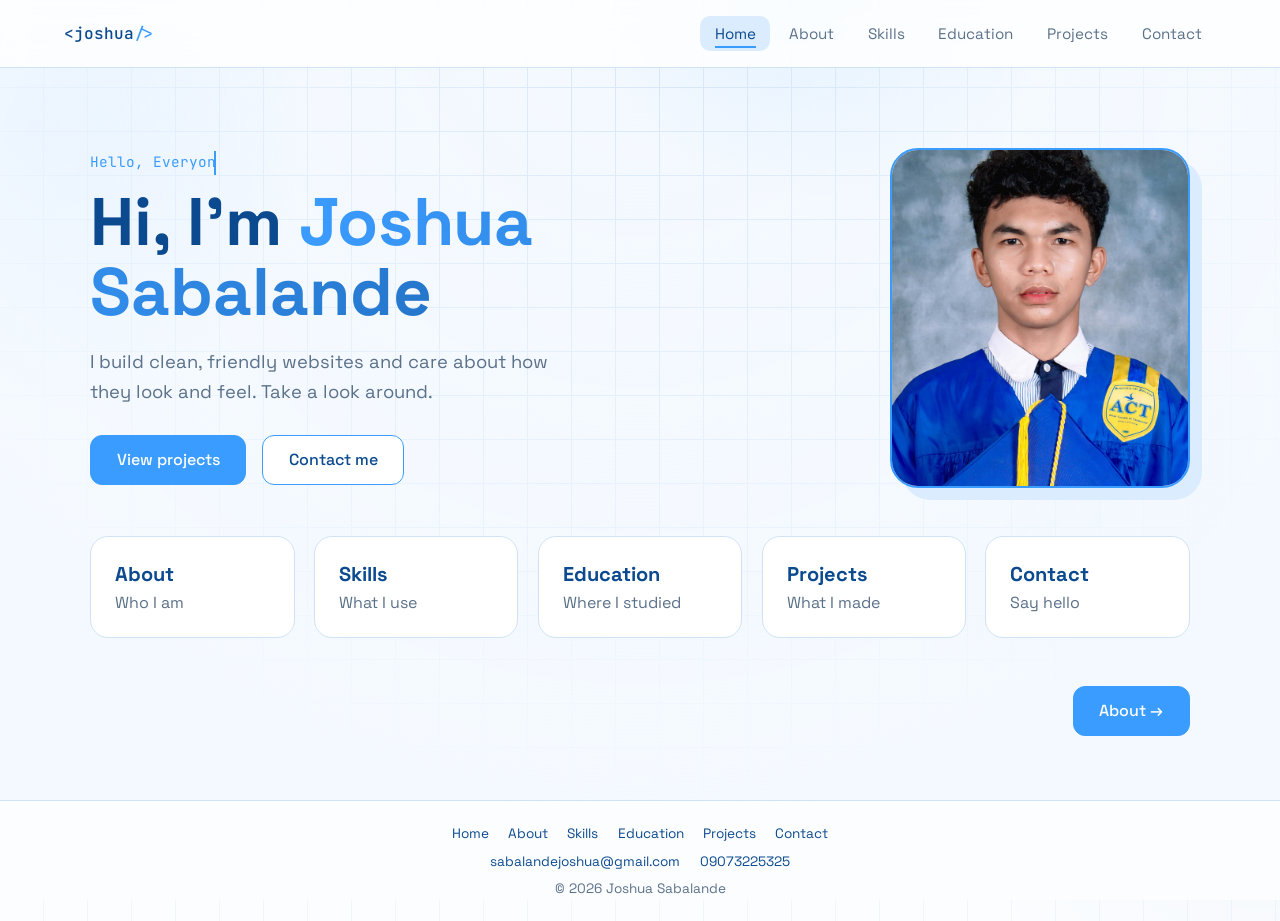
==== index.html @ 1384c8ab "Update greeting text in hero section" ====
<!DOCTYPE html>
<html lang="en"><head><meta charset="UTF-8"><meta name="viewport" content="width=device-width, initial-scale=1.0">
<title>Home | Joshua Sabalande</title>
<link rel="preconnect" href="https://fonts.googleapis.com"><link rel="preconnect" href="https://fonts.gstatic.com" crossorigin>
<link href="https://fonts.googleapis.com/css2?family=Space+Grotesk:wght@400;500;700&family=JetBrains+Mono:wght@400;500&display=swap" rel="stylesheet">
<link rel="stylesheet" href="style.css"></head>
<body><header class="top"><a class="brand" href="index.html">&lt;joshua<span>/&gt;</span></a><button class="menu-btn" aria-label="Open menu" aria-expanded="false" aria-controls="site-nav"><span></span><span></span><span></span></button><nav id="site-nav"><a href="index.html" class="active">Home</a><a href="about.html" class="">About</a><a href="skills.html" class="">Skills</a><a href="education.html" class="">Education</a><a href="projects.html" class="">Projects</a><a href="contact.html" class="">Contact</a></nav></header>
<main class="page"><section class="hero"><div class="hero-text"><p class="code">Hello, Everyone</p>
<h1>Hi, I'm <span class="grad">Joshua Sabalande</span></h1>
<p class="lead">I build clean, friendly websites and care about how they look and feel. Take a look around.</p>
<div class="btns"><a class="btn primary" href="projects.html">View projects</a><a class="btn" href="contact.html">Contact me</a></div></div>
<div class="photo"><img src="profile.jpg" alt="Joshua Sabalande in graduation attire" onerror="this.style.display='none'"></div></section>
<section class="tiles"><a class="tile" href="about.html"><b>About</b><i>Who I am</i></a><a class="tile" href="skills.html"><b>Skills</b><i>What I use</i></a><a class="tile" href="education.html"><b>Education</b><i>Where I studied</i></a><a class="tile" href="projects.html"><b>Projects</b><i>What I made</i></a><a class="tile" href="contact.html"><b>Contact</b><i>Say hello</i></a></section><div class="pager"><span></span><a class="btn primary" href="about.html">About →</a></div></main>
<footer><div class="flinks"><a href="index.html">Home</a><a href="about.html">About</a><a href="skills.html">Skills</a><a href="education.html">Education</a><a href="projects.html">Projects</a><a href="contact.html">Contact</a></div><div class="flinks"><a href="mailto:sabalandejoshua@gmail.com">sabalandejoshua@gmail.com</a><a href="tel:09073225325">09073225325</a></div><p>© 2026 Joshua Sabalande</p></footer><script src="script.js"></script></body></html>
---- style.css ----
:root{--bg:#f4f9ff;--blue:#3b9cff;--deep:#0b4a8f;--soft:#dcecff;--ink:#12263f;--mut:#5b7189;--card:#fff;--line:#cfe2f7}
*{margin:0;padding:0;box-sizing:border-box}
html{scroll-behavior:smooth}
body{font-family:'Space Grotesk',sans-serif;color:var(--ink);background:var(--bg);background-image:linear-gradient(var(--line) 1px,transparent 1px),linear-gradient(90deg,var(--line) 1px,transparent 1px);background-size:44px 44px;background-position:-1px -1px;min-height:100vh;display:flex;flex-direction:column}
body::before{content:"";position:fixed;inset:0;background:radial-gradient(circle at 50% 0,rgba(244,249,255,.2),var(--bg) 75%);pointer-events:none;z-index:-1}
.code,small.code,.facts span,.row span{font-family:'JetBrains Mono',monospace}
.top{position:sticky;top:0;z-index:10;display:flex;justify-content:space-between;align-items:center;padding:1rem 5%;background:rgba(255,255,255,.8);backdrop-filter:blur(12px);border-bottom:1px solid var(--line)}
.brand{font-family:'JetBrains Mono',monospace;font-weight:500;color:var(--deep);text-decoration:none;transition:.3s}
.brand span{color:var(--blue)}.brand:hover{letter-spacing:.06em}
nav{display:flex;gap:.3rem;flex-wrap:wrap}
nav a{position:relative;color:var(--mut);text-decoration:none;padding:.5rem .9rem;border-radius:10px;font-size:.95rem;transition:.25s}
nav a::after{content:"";position:absolute;left:.9rem;right:.9rem;bottom:.2rem;height:2px;background:var(--blue);transform:scaleX(0);transform-origin:left;transition:transform .3s}
nav a:hover,nav a.active{color:var(--deep);background:var(--soft)}
nav a:hover::after,nav a.active::after{transform:scaleX(1)}
.page{flex:1;width:min(1100px,90%);margin:0 auto;padding:3rem 0 4rem;animation:in .6s ease both}
@keyframes in{from{opacity:0;transform:translateY(14px)}to{opacity:1;transform:none}}
.head{margin-bottom:2rem}.head h1{font-size:clamp(2.2rem,5vw,3.4rem);color:var(--deep)}
.code{color:var(--blue);font-size:.9rem;margin-bottom:.4rem}
.hero{display:flex;align-items:center;justify-content:space-between;gap:3rem;padding:2rem 0 3rem;flex-wrap:wrap}
.hero-text{flex:1 1 380px}.hero h1{font-size:clamp(2.4rem,6vw,4.2rem);line-height:1.05;color:var(--deep)}
.grad{background:linear-gradient(90deg,var(--blue),var(--deep));-webkit-background-clip:text;background-clip:text;color:transparent}
.lead{color:var(--mut);font-size:1.15rem;line-height:1.6;max-width:480px;margin:1.2rem 0 1.8rem}
.btns{display:flex;gap:1rem;flex-wrap:wrap}
.btn{display:inline-block;padding:.85rem 1.6rem;border-radius:12px;border:1.5px solid var(--blue);color:var(--deep);text-decoration:none;font:500 1rem 'Space Grotesk',sans-serif;background:#fff;cursor:pointer;transition:.3s}
.btn:hover{transform:translateY(-3px);box-shadow:0 10px 24px rgba(59,156,255,.3)}
.btn.primary{background:var(--blue);color:#fff}.btn.primary:hover{background:var(--deep);border-color:var(--deep)}
.photo{position:relative;width:300px;height:340px;border-radius:28px;background:linear-gradient(135deg,var(--soft),#fff);border:2px solid var(--blue);display:grid;place-items:center;overflow:hidden;box-shadow:12px 12px 0 var(--soft);transition:.4s}
.photo:hover{transform:rotate(-2deg) scale(1.03);box-shadow:16px 16px 0 var(--blue)}
.photo img{position:absolute;inset:0;width:100%;height:100%;object-fit:cover;z-index:1}
.photo span{font:700 4rem 'Space Grotesk',sans-serif;color:var(--blue)}
.tiles,.grid{display:grid;grid-template-columns:repeat(auto-fit,minmax(220px,1fr));gap:1.2rem}
.tile,.card{background:var(--card);border:1px solid var(--line);border-radius:18px;padding:1.5rem;transition:.35s;position:relative;overflow:hidden}
.tile{text-decoration:none;color:var(--ink);display:flex;flex-direction:column;gap:.3rem}
.tile b{font-size:1.25rem;color:var(--deep)}.tile i{font-style:normal;color:var(--mut)}
.tile:hover,.card:hover{transform:translateY(-6px);border-color:var(--blue);box-shadow:0 16px 34px rgba(59,156,255,.22)}
.tile::before,.card::before{content:"";position:absolute;left:0;top:0;height:3px;width:0;background:linear-gradient(90deg,var(--blue),var(--deep));transition:width .4s}
.tile:hover::before,.card:hover::before{width:100%}
.card h3{color:var(--deep);margin-bottom:.7rem}.card p{color:var(--mut);line-height:1.65;margin-bottom:.8rem}
.split{display:grid;grid-template-columns:repeat(auto-fit,minmax(300px,1fr));gap:1.4rem}
.facts{list-style:none}.facts li{display:flex;justify-content:space-between;gap:1rem;padding:.7rem 0;border-bottom:1px dashed var(--line);transition:.25s}
.facts li:hover{padding-left:.6rem;color:var(--blue)}.facts span{color:var(--mut);font-size:.85rem}
.bar{height:10px;border-radius:99px;background:var(--soft);margin:.4rem 0 .6rem;overflow:hidden}
.bar div{height:100%;width:var(--w);background:linear-gradient(90deg,var(--blue),var(--deep));border-radius:99px;transform-origin:left;animation:fill 1.2s cubic-bezier(.2,.8,.2,1) both}
@keyframes fill{from{transform:scaleX(0)}}
.skill:hover .bar div{filter:brightness(1.15)}
.chips{display:flex;flex-wrap:wrap;gap:.7rem;margin-top:2rem}
.chips span{padding:.5rem 1.1rem;border-radius:99px;background:#fff;border:1px solid var(--line);color:var(--deep);transition:.25s;cursor:default}
.chips span:hover{background:var(--blue);color:#fff;transform:translateY(-3px) scale(1.06)}
.timeline{display:grid;gap:1.2rem;border-left:2px dashed var(--blue);padding-left:1.6rem}
.timeline .card::after{content:"";position:absolute;left:-2.15rem;top:1.8rem;width:14px;height:14px;border-radius:50%;background:#fff;border:3px solid var(--blue);transition:.3s}
.timeline .card:hover::after{background:var(--blue);transform:scale(1.4)}
.timeline .card{overflow:visible}
.thumb{height:140px;border-radius:12px;margin-bottom:1rem;background:linear-gradient(135deg,var(--soft),var(--blue));background-size:200% 200%;transition:.5s}
.proj:hover .thumb{background-position:100% 100%;transform:scale(1.03)}
label{display:block;color:var(--mut);font-size:.9rem;margin-bottom:.9rem}
input,textarea{display:block;width:100%;margin-top:.3rem;padding:.75rem .9rem;border:1.5px solid var(--line);border-radius:10px;font:1rem 'Space Grotesk',sans-serif;background:var(--bg);transition:.25s}
input:hover,textarea:hover{border-color:var(--blue)}
input:focus,textarea:focus{outline:none;border-color:var(--blue);box-shadow:0 0 0 4px rgba(59,156,255,.2);background:#fff}
.row{display:flex;flex-direction:column;padding:.9rem 1rem;margin-top:.7rem;border-radius:12px;background:var(--bg);color:var(--ink);text-decoration:none;transition:.3s}
.row span{font-size:.8rem;color:var(--blue)}.row:hover{background:var(--blue);color:#fff;transform:translateX(6px)}.row:hover span{color:#fff}
footer{text-align:center;color:var(--mut);font-size:.85rem;padding:1.5rem;border-top:1px solid var(--line);background:rgba(255,255,255,.7)}
@media(prefers-reduced-motion:reduce){*{animation:none!important;transition:none!important}}

html{-webkit-text-size-adjust:100%}
body{overflow-x:hidden}
img{max-width:100%}
.menu-btn{display:none;width:44px;height:44px;border:1.5px solid var(--line);border-radius:12px;background:#fff;cursor:pointer;flex-direction:column;justify-content:center;align-items:center;gap:5px;transition:.25s}
.menu-btn:hover{border-color:var(--blue);background:var(--soft)}
.menu-btn span{width:20px;height:2px;background:var(--deep);border-radius:2px;transition:.3s}
.menu-btn.open span:nth-child(1){transform:translateY(7px) rotate(45deg)}
.menu-btn.open span:nth-child(2){opacity:0}
.menu-btn.open span:nth-child(3){transform:translateY(-7px) rotate(-45deg)}
.pager{display:flex;justify-content:space-between;align-items:center;gap:1rem;margin-top:3rem;flex-wrap:wrap}
footer{display:flex;flex-direction:column;gap:.6rem;align-items:center}
.flinks{display:flex;flex-wrap:wrap;justify-content:center;gap:.4rem 1.2rem}
.flinks a{color:var(--deep);text-decoration:none;transition:.25s;border-bottom:1px solid transparent}
.flinks a:hover{color:var(--blue);border-color:var(--blue)}
.card p,.lead,.row{overflow-wrap:anywhere}
.tiles{grid-template-columns:repeat(auto-fit,minmax(min(100%,200px),1fr))}
.grid{grid-template-columns:repeat(auto-fit,minmax(min(100%,240px),1fr))}
.split{grid-template-columns:repeat(auto-fit,minmax(min(100%,300px),1fr))}
.hero-text{flex:1 1 320px}
@media(max-width:900px){
  .hero{justify-content:center;text-align:center;gap:2rem}
  .hero-text{flex-basis:100%}.lead{margin-left:auto;margin-right:auto}.btns{justify-content:center}
  .page{padding:2rem 0 3rem}
}
@media(max-width:800px){
  .top{flex-wrap:wrap;padding:.8rem 5%}
  .menu-btn{display:flex}
  nav{display:none;flex-direction:column;width:100%;order:3;margin-top:.7rem;padding:.5rem;background:#fff;border:1px solid var(--line);border-radius:16px;box-shadow:0 14px 30px rgba(59,156,255,.18)}
  nav.open{display:flex;animation:in .3s ease both}
  nav a{padding:.85rem 1rem}
  nav a::after{left:1rem;right:auto;width:24px}
}
@media(max-width:560px){
  .photo{width:min(100%,260px);height:300px}
  .card,.tile{padding:1.2rem}
  .btns .btn,.pager .btn{flex:1 1 auto;text-align:center}
  .timeline{padding-left:1.2rem}.timeline .card::after{left:-1.75rem}
  .facts li{flex-direction:column;gap:.1rem}
  .row:hover{transform:none}
}
@media(hover:none){
  .tile:hover,.card:hover,.btn:hover,.photo:hover,.chips span:hover{transform:none}
}

/* ===================== ANIMATION LAYER ===================== */
:root{--ease:cubic-bezier(.2,.8,.2,1)}

/* drifting glow blobs behind everything */
body::after{content:"";position:fixed;inset:-20%;z-index:-2;pointer-events:none;
  background:
    radial-gradient(420px 420px at 15% 25%,rgba(59,156,255,.22),transparent 70%),
    radial-gradient(520px 520px at 85% 70%,rgba(11,74,143,.14),transparent 70%),
    radial-gradient(360px 360px at 60% 10%,rgba(160,210,255,.35),transparent 70%);
  animation:drift 22s ease-in-out infinite alternate}
@keyframes drift{
  0%{transform:translate(0,0) scale(1)}
  50%{transform:translate(4%,-3%) scale(1.08)}
  100%{transform:translate(-4%,4%) scale(1)}}

/* slowly scrolling grid */
body{animation:gridmove 30s linear infinite}
@keyframes gridmove{to{background-position:43px 43px,43px 43px}}

/* header slides down on load */
.top{animation:dropIn .7s var(--ease) backwards}
@keyframes dropIn{from{opacity:0;transform:translateY(-100%)}}

/* logo cursor blink */
.brand span{display:inline-block;animation:blink 1.1s steps(2,start) infinite}
@keyframes blink{50%{opacity:.15}}

/* staggered entrances (backwards fill so hover transforms still work) */
.hero-text>*,.head>*,.tiles>*,.grid>*,.split>*,.timeline>*,.chips span,.pager>*{animation:rise .8s var(--ease) backwards}
@keyframes rise{from{opacity:0;transform:translateY(34px) scale(.97)}}
.hero-text>:nth-child(1),.head>:nth-child(1){animation-delay:.15s}
.hero-text>:nth-child(2),.head>:nth-child(2){animation-delay:.3s}
.hero-text>:nth-child(3){animation-delay:.45s}
.hero-text>:nth-child(4){animation-delay:.6s}
.tiles>:nth-child(1),.grid>:nth-child(1),.split>:nth-child(1),.timeline>:nth-child(1){animation-delay:.35s}
.tiles>:nth-child(2),.grid>:nth-child(2),.split>:nth-child(2),.timeline>:nth-child(2){animation-delay:.5s}
.tiles>:nth-child(3),.grid>:nth-child(3),.timeline>:nth-child(3){animation-delay:.65s}
.tiles>:nth-child(4),.grid>:nth-child(4){animation-delay:.8s}
.tiles>:nth-child(5),.grid>:nth-child(5){animation-delay:.95s}
.grid>:nth-child(6){animation-delay:1.1s}
.chips span:nth-child(1){animation-delay:1.1s}.chips span:nth-child(2){animation-delay:1.2s}
.chips span:nth-child(3){animation-delay:1.3s}.chips span:nth-child(4){animation-delay:1.4s}
.chips span:nth-child(5){animation-delay:1.5s}
.pager>*{animation-delay:1s}

/* skill bars fill one after another */
.grid>:nth-child(1) .bar div{animation-delay:.6s}.grid>:nth-child(2) .bar div{animation-delay:.75s}
.grid>:nth-child(3) .bar div{animation-delay:.9s}.grid>:nth-child(4) .bar div{animation-delay:1.05s}
.grid>:nth-child(5) .bar div{animation-delay:1.2s}.grid>:nth-child(6) .bar div{animation-delay:1.35s}
.bar div{position:relative;overflow:hidden}
.bar div::after{content:"";position:absolute;inset:0;background:linear-gradient(100deg,transparent 30%,rgba(255,255,255,.7) 50%,transparent 70%);transform:translateX(-120%);animation:shine 2.8s ease-in-out 2s infinite}
@keyframes shine{to{transform:translateX(120%)}}

/* hero: typing line, flowing gradient name */
.hero .code{display:inline-block;overflow:hidden;white-space:nowrap;border-right:2px solid var(--blue);width:14ch;line-height:1.5;padding-bottom:.2em;
  animation:typing 1.6s steps(15) .3s backwards,caret .7s step-end infinite}
@keyframes typing{from{width:0}}
@keyframes caret{50%{border-color:transparent}}
.grad{background-size:220% 100%;animation:flow 6s ease-in-out infinite alternate}
@keyframes flow{from{background-position:0 0}to{background-position:100% 0}}

/* photo: floating, spinning ring, entrance */
.photo{animation:pop 1s var(--ease) .4s backwards,bob 6s ease-in-out 1.4s infinite}
@keyframes pop{from{opacity:0;transform:scale(.7) rotate(-8deg)}}
@keyframes bob{50%{translate:0 -14px}}
.photo::before{content:"";position:absolute;inset:-60%;z-index:0;opacity:.45;
  background:conic-gradient(from 0deg,transparent 0 55%,var(--blue) 75%,transparent 95%);animation:spin 7s linear infinite}
.photo::after{content:"";position:absolute;inset:6px;border-radius:22px;background:linear-gradient(135deg,var(--soft),#fff);z-index:0}
.photo span{position:relative;z-index:1}
@keyframes spin{to{transform:rotate(360deg)}}

/* button shine sweep + soft pulse on main call to action */
.btn{position:relative;overflow:hidden}
.btn.primary::after{content:"";position:absolute;top:0;bottom:0;width:40%;left:-60%;background:linear-gradient(100deg,transparent,rgba(255,255,255,.55),transparent);transform:skewX(-20deg);transition:left .6s}
.btn.primary:hover::after{left:130%}
.hero .btn.primary{animation:rise .8s var(--ease) .6s backwards,glow 2.6s ease-in-out 1.6s infinite}
@keyframes glow{50%{box-shadow:0 0 0 7px rgba(59,156,255,.14)}}

/* cards: icon-free life — tilt line, floating tile arrows */
.tile::after{content:"→";position:absolute;right:1.2rem;top:1.2rem;color:var(--blue);opacity:0;transform:translateX(-10px);transition:.35s var(--ease)}
.tile:hover::after{opacity:1;transform:none}
.card h3{transition:transform .3s var(--ease),color .3s}
.card:hover h3{transform:translateX(6px);color:var(--blue)}

/* timeline line draws itself, dots pulse */
.timeline{border-left-color:transparent;position:relative}
.timeline::before{content:"";position:absolute;left:-2px;top:0;width:2px;background:repeating-linear-gradient(var(--blue) 0 8px,transparent 8px 14px);animation:draw 1.4s ease-out .4s both}
@keyframes draw{from{height:0}to{height:100%}}
.timeline .card::after{animation:ping 2.4s ease-out infinite}
@keyframes ping{0%{box-shadow:0 0 0 0 rgba(59,156,255,.5)}80%,100%{box-shadow:0 0 0 12px rgba(59,156,255,0)}}

/* project thumbnails keep shifting */
.thumb{animation:thumbflow 6s ease-in-out infinite alternate}
@keyframes thumbflow{to{background-position:100% 100%}}

/* contact fields and rows */
.row{animation:rise .7s var(--ease) backwards}
.row:nth-of-type(1){animation-delay:.6s}.row:nth-of-type(2){animation-delay:.75s}
label{transition:color .25s,transform .25s}
label:focus-within{color:var(--blue);transform:translateX(4px)}

/* page link transitions: nav underline already slides, add footer rise */
footer{animation:in .8s ease 1s backwards}

/* fixes */
.hero .code{max-width:100%}
@media(max-width:560px){.photo{box-shadow:6px 6px 0 var(--soft)}.photo:hover{box-shadow:8px 8px 0 var(--blue)}}
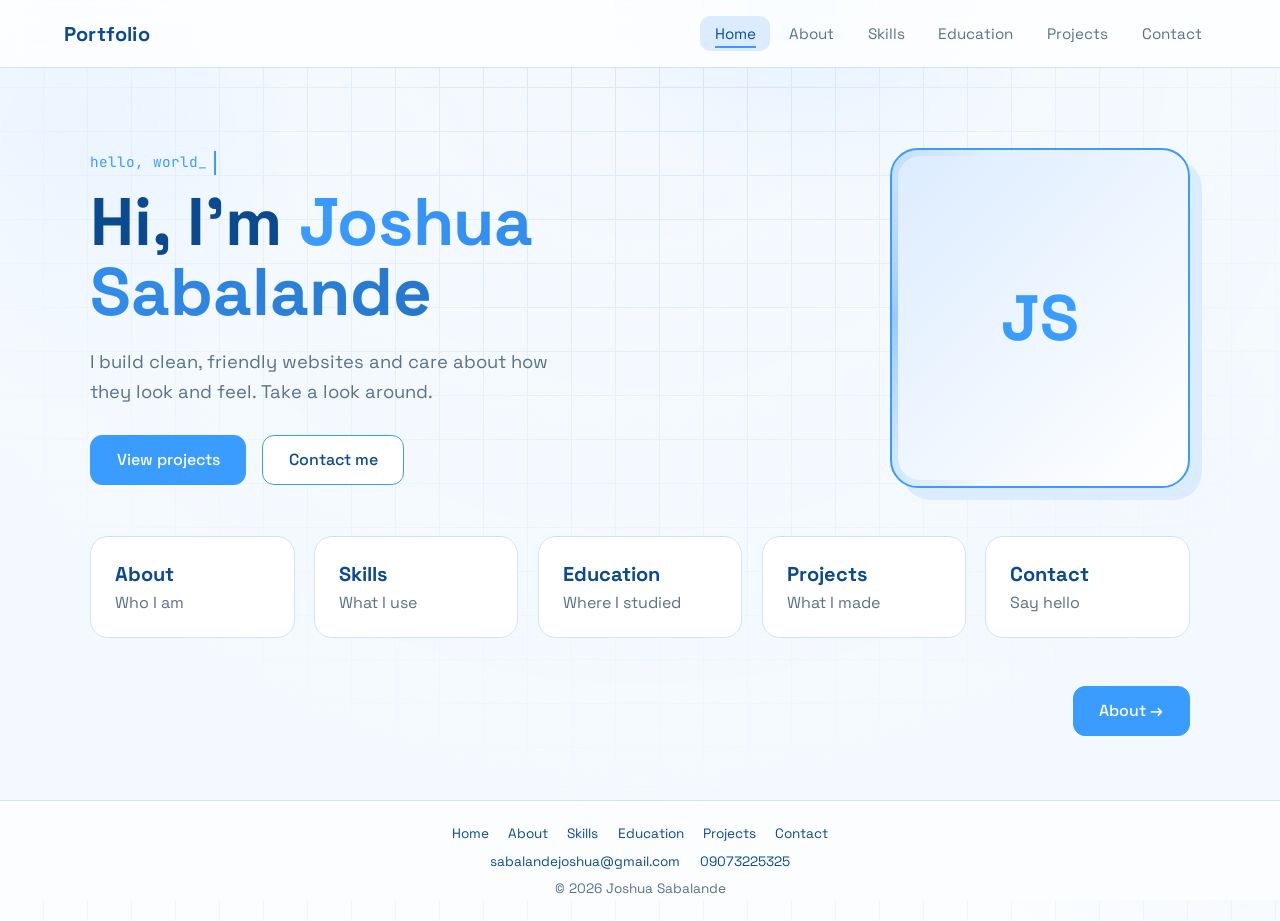
==== commit fc407c2e: "Add files via upload" ====
--- a/index.html
+++ b/index.html
@@ -1,14 +1,90 @@
 <!DOCTYPE html>
-<html lang="en"><head><meta charset="UTF-8"><meta name="viewport" content="width=device-width, initial-scale=1.0">
-<title>Home | Joshua Sabalande</title>
-<link rel="preconnect" href="https://fonts.googleapis.com"><link rel="preconnect" href="https://fonts.gstatic.com" crossorigin>
-<link href="https://fonts.googleapis.com/css2?family=Space+Grotesk:wght@400;500;700&family=JetBrains+Mono:wght@400;500&display=swap" rel="stylesheet">
-<link rel="stylesheet" href="style.css"></head>
-<body><header class="top"><a class="brand" href="index.html">&lt;joshua<span>/&gt;</span></a><button class="menu-btn" aria-label="Open menu" aria-expanded="false" aria-controls="site-nav"><span></span><span></span><span></span></button><nav id="site-nav"><a href="index.html" class="active">Home</a><a href="about.html" class="">About</a><a href="skills.html" class="">Skills</a><a href="education.html" class="">Education</a><a href="projects.html" class="">Projects</a><a href="contact.html" class="">Contact</a></nav></header>
-<main class="page"><section class="hero"><div class="hero-text"><p class="code">Hello, Everyone</p>
-<h1>Hi, I'm <span class="grad">Joshua Sabalande</span></h1>
-<p class="lead">I build clean, friendly websites and care about how they look and feel. Take a look around.</p>
-<div class="btns"><a class="btn primary" href="projects.html">View projects</a><a class="btn" href="contact.html">Contact me</a></div></div>
-<div class="photo"><img src="profile.jpg" alt="Joshua Sabalande in graduation attire" onerror="this.style.display='none'"></div></section>
-<section class="tiles"><a class="tile" href="about.html"><b>About</b><i>Who I am</i></a><a class="tile" href="skills.html"><b>Skills</b><i>What I use</i></a><a class="tile" href="education.html"><b>Education</b><i>Where I studied</i></a><a class="tile" href="projects.html"><b>Projects</b><i>What I made</i></a><a class="tile" href="contact.html"><b>Contact</b><i>Say hello</i></a></section><div class="pager"><span></span><a class="btn primary" href="about.html">About →</a></div></main>
-<footer><div class="flinks"><a href="index.html">Home</a><a href="about.html">About</a><a href="skills.html">Skills</a><a href="education.html">Education</a><a href="projects.html">Projects</a><a href="contact.html">Contact</a></div><div class="flinks"><a href="mailto:sabalandejoshua@gmail.com">sabalandejoshua@gmail.com</a><a href="tel:09073225325">09073225325</a></div><p>© 2026 Joshua Sabalande</p></footer><script src="script.js"></script></body></html>
+<html lang="en">
+  <head>
+    <meta charset="UTF-8">
+    <meta name="viewport" content="width=device-width, initial-scale=1.0">
+    <title>Home | Joshua Sabalande</title>
+    <link rel="preconnect" href="https://fonts.googleapis.com">
+    <link rel="preconnect" href="https://fonts.gstatic.com" crossorigin>
+    <link
+      href="https://fonts.googleapis.com/css2?family=Space+Grotesk:wght@400;500;700&amp;family=JetBrains+Mono:wght@400;500&amp;display=swap"
+      rel="stylesheet"
+    >
+    <link rel="stylesheet" href="style.css">
+  </head>
+
+  <body>
+    <header class="top">
+      <a class="brand" href="index.html">Portfolio</a>
+      <button class="menu-btn" aria-label="Open menu" aria-expanded="false" aria-controls="site-nav">
+        <span></span>
+        <span></span>
+        <span></span>
+      </button>
+      <nav id="site-nav">
+        <a href="index.html" class="active">Home</a>
+        <a href="about.html">About</a>
+        <a href="skills.html">Skills</a>
+        <a href="education.html">Education</a>
+        <a href="projects.html">Projects</a>
+        <a href="contact.html">Contact</a>
+      </nav>
+    </header>
+
+    <main class="page">
+      <section class="hero">
+        <div class="hero-text">
+          <p class="code">hello, world_</p>
+          <h1>Hi, I'm <span class="grad">Joshua Sabalande</span></h1>
+          <p class="lead">
+            I build clean, friendly websites and care about how they look and feel. Take a look
+            around.
+          </p>
+          <div class="btns">
+            <a class="btn primary" href="projects.html">View projects</a>
+            <a class="btn" href="contact.html">Contact me</a>
+          </div>
+        </div>
+        <div class="photo">
+          <img
+            src="images/graduation.jpg"
+            alt="Joshua Sabalande in graduation attire"
+            onerror="this.style.display='none'"
+          >
+          <span>JS</span>
+        </div>
+      </section>
+
+      <section class="tiles">
+        <a class="tile" href="about.html"><b>About</b><i>Who I am</i></a>
+        <a class="tile" href="skills.html"><b>Skills</b><i>What I use</i></a>
+        <a class="tile" href="education.html"><b>Education</b><i>Where I studied</i></a>
+        <a class="tile" href="projects.html"><b>Projects</b><i>What I made</i></a>
+        <a class="tile" href="contact.html"><b>Contact</b><i>Say hello</i></a>
+      </section>
+
+      <div class="pager">
+        <span></span>
+        <a class="btn primary" href="about.html">About →</a>
+      </div>
+    </main>
+
+    <footer>
+      <div class="flinks">
+        <a href="index.html">Home</a>
+        <a href="about.html">About</a>
+        <a href="skills.html">Skills</a>
+        <a href="education.html">Education</a>
+        <a href="projects.html">Projects</a>
+        <a href="contact.html">Contact</a>
+      </div>
+      <div class="flinks">
+        <a href="mailto:sabalandejoshua@gmail.com">sabalandejoshua@gmail.com</a>
+        <a href="tel:09073225325">09073225325</a>
+      </div>
+      <p>© 2026 Joshua Sabalande</p>
+    </footer>
+
+    <script src="script.js"></script>
+  </body>
+</html>
--- a/style.css
+++ b/style.css
@@ -1,214 +1,1203 @@
-:root{--bg:#f4f9ff;--blue:#3b9cff;--deep:#0b4a8f;--soft:#dcecff;--ink:#12263f;--mut:#5b7189;--card:#fff;--line:#cfe2f7}
-*{margin:0;padding:0;box-sizing:border-box}
-html{scroll-behavior:smooth}
-body{font-family:'Space Grotesk',sans-serif;color:var(--ink);background:var(--bg);background-image:linear-gradient(var(--line) 1px,transparent 1px),linear-gradient(90deg,var(--line) 1px,transparent 1px);background-size:44px 44px;background-position:-1px -1px;min-height:100vh;display:flex;flex-direction:column}
-body::before{content:"";position:fixed;inset:0;background:radial-gradient(circle at 50% 0,rgba(244,249,255,.2),var(--bg) 75%);pointer-events:none;z-index:-1}
-.code,small.code,.facts span,.row span{font-family:'JetBrains Mono',monospace}
-.top{position:sticky;top:0;z-index:10;display:flex;justify-content:space-between;align-items:center;padding:1rem 5%;background:rgba(255,255,255,.8);backdrop-filter:blur(12px);border-bottom:1px solid var(--line)}
-.brand{font-family:'JetBrains Mono',monospace;font-weight:500;color:var(--deep);text-decoration:none;transition:.3s}
-.brand span{color:var(--blue)}.brand:hover{letter-spacing:.06em}
-nav{display:flex;gap:.3rem;flex-wrap:wrap}
-nav a{position:relative;color:var(--mut);text-decoration:none;padding:.5rem .9rem;border-radius:10px;font-size:.95rem;transition:.25s}
-nav a::after{content:"";position:absolute;left:.9rem;right:.9rem;bottom:.2rem;height:2px;background:var(--blue);transform:scaleX(0);transform-origin:left;transition:transform .3s}
-nav a:hover,nav a.active{color:var(--deep);background:var(--soft)}
-nav a:hover::after,nav a.active::after{transform:scaleX(1)}
-.page{flex:1;width:min(1100px,90%);margin:0 auto;padding:3rem 0 4rem;animation:in .6s ease both}
-@keyframes in{from{opacity:0;transform:translateY(14px)}to{opacity:1;transform:none}}
-.head{margin-bottom:2rem}.head h1{font-size:clamp(2.2rem,5vw,3.4rem);color:var(--deep)}
-.code{color:var(--blue);font-size:.9rem;margin-bottom:.4rem}
-.hero{display:flex;align-items:center;justify-content:space-between;gap:3rem;padding:2rem 0 3rem;flex-wrap:wrap}
-.hero-text{flex:1 1 380px}.hero h1{font-size:clamp(2.4rem,6vw,4.2rem);line-height:1.05;color:var(--deep)}
-.grad{background:linear-gradient(90deg,var(--blue),var(--deep));-webkit-background-clip:text;background-clip:text;color:transparent}
-.lead{color:var(--mut);font-size:1.15rem;line-height:1.6;max-width:480px;margin:1.2rem 0 1.8rem}
-.btns{display:flex;gap:1rem;flex-wrap:wrap}
-.btn{display:inline-block;padding:.85rem 1.6rem;border-radius:12px;border:1.5px solid var(--blue);color:var(--deep);text-decoration:none;font:500 1rem 'Space Grotesk',sans-serif;background:#fff;cursor:pointer;transition:.3s}
-.btn:hover{transform:translateY(-3px);box-shadow:0 10px 24px rgba(59,156,255,.3)}
-.btn.primary{background:var(--blue);color:#fff}.btn.primary:hover{background:var(--deep);border-color:var(--deep)}
-.photo{position:relative;width:300px;height:340px;border-radius:28px;background:linear-gradient(135deg,var(--soft),#fff);border:2px solid var(--blue);display:grid;place-items:center;overflow:hidden;box-shadow:12px 12px 0 var(--soft);transition:.4s}
-.photo:hover{transform:rotate(-2deg) scale(1.03);box-shadow:16px 16px 0 var(--blue)}
-.photo img{position:absolute;inset:0;width:100%;height:100%;object-fit:cover;z-index:1}
-.photo span{font:700 4rem 'Space Grotesk',sans-serif;color:var(--blue)}
-.tiles,.grid{display:grid;grid-template-columns:repeat(auto-fit,minmax(220px,1fr));gap:1.2rem}
-.tile,.card{background:var(--card);border:1px solid var(--line);border-radius:18px;padding:1.5rem;transition:.35s;position:relative;overflow:hidden}
-.tile{text-decoration:none;color:var(--ink);display:flex;flex-direction:column;gap:.3rem}
-.tile b{font-size:1.25rem;color:var(--deep)}.tile i{font-style:normal;color:var(--mut)}
-.tile:hover,.card:hover{transform:translateY(-6px);border-color:var(--blue);box-shadow:0 16px 34px rgba(59,156,255,.22)}
-.tile::before,.card::before{content:"";position:absolute;left:0;top:0;height:3px;width:0;background:linear-gradient(90deg,var(--blue),var(--deep));transition:width .4s}
-.tile:hover::before,.card:hover::before{width:100%}
-.card h3{color:var(--deep);margin-bottom:.7rem}.card p{color:var(--mut);line-height:1.65;margin-bottom:.8rem}
-.split{display:grid;grid-template-columns:repeat(auto-fit,minmax(300px,1fr));gap:1.4rem}
-.facts{list-style:none}.facts li{display:flex;justify-content:space-between;gap:1rem;padding:.7rem 0;border-bottom:1px dashed var(--line);transition:.25s}
-.facts li:hover{padding-left:.6rem;color:var(--blue)}.facts span{color:var(--mut);font-size:.85rem}
-.bar{height:10px;border-radius:99px;background:var(--soft);margin:.4rem 0 .6rem;overflow:hidden}
-.bar div{height:100%;width:var(--w);background:linear-gradient(90deg,var(--blue),var(--deep));border-radius:99px;transform-origin:left;animation:fill 1.2s cubic-bezier(.2,.8,.2,1) both}
-@keyframes fill{from{transform:scaleX(0)}}
-.skill:hover .bar div{filter:brightness(1.15)}
-.chips{display:flex;flex-wrap:wrap;gap:.7rem;margin-top:2rem}
-.chips span{padding:.5rem 1.1rem;border-radius:99px;background:#fff;border:1px solid var(--line);color:var(--deep);transition:.25s;cursor:default}
-.chips span:hover{background:var(--blue);color:#fff;transform:translateY(-3px) scale(1.06)}
-.timeline{display:grid;gap:1.2rem;border-left:2px dashed var(--blue);padding-left:1.6rem}
-.timeline .card::after{content:"";position:absolute;left:-2.15rem;top:1.8rem;width:14px;height:14px;border-radius:50%;background:#fff;border:3px solid var(--blue);transition:.3s}
-.timeline .card:hover::after{background:var(--blue);transform:scale(1.4)}
-.timeline .card{overflow:visible}
-.thumb{height:140px;border-radius:12px;margin-bottom:1rem;background:linear-gradient(135deg,var(--soft),var(--blue));background-size:200% 200%;transition:.5s}
-.proj:hover .thumb{background-position:100% 100%;transform:scale(1.03)}
-label{display:block;color:var(--mut);font-size:.9rem;margin-bottom:.9rem}
-input,textarea{display:block;width:100%;margin-top:.3rem;padding:.75rem .9rem;border:1.5px solid var(--line);border-radius:10px;font:1rem 'Space Grotesk',sans-serif;background:var(--bg);transition:.25s}
-input:hover,textarea:hover{border-color:var(--blue)}
-input:focus,textarea:focus{outline:none;border-color:var(--blue);box-shadow:0 0 0 4px rgba(59,156,255,.2);background:#fff}
-.row{display:flex;flex-direction:column;padding:.9rem 1rem;margin-top:.7rem;border-radius:12px;background:var(--bg);color:var(--ink);text-decoration:none;transition:.3s}
-.row span{font-size:.8rem;color:var(--blue)}.row:hover{background:var(--blue);color:#fff;transform:translateX(6px)}.row:hover span{color:#fff}
-footer{text-align:center;color:var(--mut);font-size:.85rem;padding:1.5rem;border-top:1px solid var(--line);background:rgba(255,255,255,.7)}
-@media(prefers-reduced-motion:reduce){*{animation:none!important;transition:none!important}}
-
-html{-webkit-text-size-adjust:100%}
-body{overflow-x:hidden}
-img{max-width:100%}
-.menu-btn{display:none;width:44px;height:44px;border:1.5px solid var(--line);border-radius:12px;background:#fff;cursor:pointer;flex-direction:column;justify-content:center;align-items:center;gap:5px;transition:.25s}
-.menu-btn:hover{border-color:var(--blue);background:var(--soft)}
-.menu-btn span{width:20px;height:2px;background:var(--deep);border-radius:2px;transition:.3s}
-.menu-btn.open span:nth-child(1){transform:translateY(7px) rotate(45deg)}
-.menu-btn.open span:nth-child(2){opacity:0}
-.menu-btn.open span:nth-child(3){transform:translateY(-7px) rotate(-45deg)}
-.pager{display:flex;justify-content:space-between;align-items:center;gap:1rem;margin-top:3rem;flex-wrap:wrap}
-footer{display:flex;flex-direction:column;gap:.6rem;align-items:center}
-.flinks{display:flex;flex-wrap:wrap;justify-content:center;gap:.4rem 1.2rem}
-.flinks a{color:var(--deep);text-decoration:none;transition:.25s;border-bottom:1px solid transparent}
-.flinks a:hover{color:var(--blue);border-color:var(--blue)}
-.card p,.lead,.row{overflow-wrap:anywhere}
-.tiles{grid-template-columns:repeat(auto-fit,minmax(min(100%,200px),1fr))}
-.grid{grid-template-columns:repeat(auto-fit,minmax(min(100%,240px),1fr))}
-.split{grid-template-columns:repeat(auto-fit,minmax(min(100%,300px),1fr))}
-.hero-text{flex:1 1 320px}
-@media(max-width:900px){
-  .hero{justify-content:center;text-align:center;gap:2rem}
-  .hero-text{flex-basis:100%}.lead{margin-left:auto;margin-right:auto}.btns{justify-content:center}
-  .page{padding:2rem 0 3rem}
-}
-@media(max-width:800px){
-  .top{flex-wrap:wrap;padding:.8rem 5%}
-  .menu-btn{display:flex}
-  nav{display:none;flex-direction:column;width:100%;order:3;margin-top:.7rem;padding:.5rem;background:#fff;border:1px solid var(--line);border-radius:16px;box-shadow:0 14px 30px rgba(59,156,255,.18)}
-  nav.open{display:flex;animation:in .3s ease both}
-  nav a{padding:.85rem 1rem}
-  nav a::after{left:1rem;right:auto;width:24px}
-}
-@media(max-width:560px){
-  .photo{width:min(100%,260px);height:300px}
-  .card,.tile{padding:1.2rem}
-  .btns .btn,.pager .btn{flex:1 1 auto;text-align:center}
-  .timeline{padding-left:1.2rem}.timeline .card::after{left:-1.75rem}
-  .facts li{flex-direction:column;gap:.1rem}
-  .row:hover{transform:none}
-}
-@media(hover:none){
-  .tile:hover,.card:hover,.btn:hover,.photo:hover,.chips span:hover{transform:none}
+:root {
+  --bg: #f4f9ff;
+  --blue: #3b9cff;
+  --deep: #0b4a8f;
+  --soft: #dcecff;
+  --ink: #12263f;
+  --mut: #5b7189;
+  --card: #fff;
+  --line: #cfe2f7;
+}
+
+* {
+  margin: 0;
+  padding: 0;
+  box-sizing: border-box;
+}
+
+html {
+  scroll-behavior: smooth;
+}
+
+body {
+  font-family: 'Space Grotesk', sans-serif;
+  color: var(--ink);
+  background: var(--bg);
+  background-image:
+    linear-gradient(var(--line) 1px, transparent 1px),
+    linear-gradient(90deg, var(--line) 1px, transparent 1px);
+  background-size: 44px 44px;
+  background-position: -1px -1px;
+  min-height: 100vh;
+  display: flex;
+  flex-direction: column;
+}
+
+body::before {
+  content: "";
+  position: fixed;
+  inset: 0;
+  background: radial-gradient(circle at 50% 0, rgba(244, 249, 255, 0.2), var(--bg) 75%);
+  pointer-events: none;
+  z-index: -1;
+}
+
+.code,
+small.code,
+.facts span,
+.row span {
+  font-family: 'JetBrains Mono', monospace;
+}
+
+.top {
+  position: sticky;
+  top: 0;
+  z-index: 10;
+  display: flex;
+  justify-content: space-between;
+  align-items: center;
+  padding: 1rem 5%;
+  background: rgba(255, 255, 255, 0.8);
+  backdrop-filter: blur(12px);
+  border-bottom: 1px solid var(--line);
+}
+
+.brand {
+  font-family: 'JetBrains Mono', monospace;
+  font-weight: 500;
+  color: var(--deep);
+  text-decoration: none;
+  transition: 0.3s;
+}
+
+.brand span {
+  color: var(--blue);
+}
+
+.brand:hover {
+  letter-spacing: 0.06em;
+}
+
+nav {
+  display: flex;
+  gap: 0.3rem;
+  flex-wrap: wrap;
+}
+
+nav a {
+  position: relative;
+  color: var(--mut);
+  text-decoration: none;
+  padding: 0.5rem 0.9rem;
+  border-radius: 10px;
+  font-size: 0.95rem;
+  transition: 0.25s;
+}
+
+nav a::after {
+  content: "";
+  position: absolute;
+  left: 0.9rem;
+  right: 0.9rem;
+  bottom: 0.2rem;
+  height: 2px;
+  background: var(--blue);
+  transform: scaleX(0);
+  transform-origin: left;
+  transition: transform 0.3s;
+}
+
+nav a:hover,
+nav a.active {
+  color: var(--deep);
+  background: var(--soft);
+}
+
+nav a:hover::after,
+nav a.active::after {
+  transform: scaleX(1);
+}
+
+.page {
+  flex: 1;
+  width: min(1100px, 90%);
+  margin: 0 auto;
+  padding: 3rem 0 4rem;
+  animation: in 0.6s ease both;
+}
+
+@keyframes in {
+  from {
+    opacity: 0;
+    transform: translateY(14px);
+  }
+
+  to {
+    opacity: 1;
+    transform: none;
+  }
+}
+
+.head {
+  margin-bottom: 2rem;
+}
+
+.head h1 {
+  font-size: clamp(2.2rem, 5vw, 3.4rem);
+  color: var(--deep);
+}
+
+.code {
+  color: var(--blue);
+  font-size: 0.9rem;
+  margin-bottom: 0.4rem;
+}
+
+.hero {
+  display: flex;
+  align-items: center;
+  justify-content: space-between;
+  gap: 3rem;
+  padding: 2rem 0 3rem;
+  flex-wrap: wrap;
+}
+
+.hero-text {
+  flex: 1 1 380px;
+}
+
+.hero h1 {
+  font-size: clamp(2.4rem, 6vw, 4.2rem);
+  line-height: 1.05;
+  color: var(--deep);
+}
+
+.grad {
+  background: linear-gradient(90deg, var(--blue), var(--deep));
+  -webkit-background-clip: text;
+  background-clip: text;
+  color: transparent;
+}
+
+.lead {
+  color: var(--mut);
+  font-size: 1.15rem;
+  line-height: 1.6;
+  max-width: 480px;
+  margin: 1.2rem 0 1.8rem;
+}
+
+.btns {
+  display: flex;
+  gap: 1rem;
+  flex-wrap: wrap;
+}
+
+.btn {
+  display: inline-block;
+  padding: 0.85rem 1.6rem;
+  border-radius: 12px;
+  border: 1.5px solid var(--blue);
+  color: var(--deep);
+  text-decoration: none;
+  font: 500 1rem 'Space Grotesk', sans-serif;
+  background: #fff;
+  cursor: pointer;
+  transition: 0.3s;
+}
+
+.btn:hover {
+  transform: translateY(-3px);
+  box-shadow: 0 10px 24px rgba(59, 156, 255, 0.3);
+}
+
+.btn.primary {
+  background: var(--blue);
+  color: #fff;
+}
+
+.btn.primary:hover {
+  background: var(--deep);
+  border-color: var(--deep);
+}
+
+.photo {
+  position: relative;
+  width: 300px;
+  height: 340px;
+  border-radius: 28px;
+  background: linear-gradient(135deg, var(--soft), #fff);
+  border: 2px solid var(--blue);
+  display: grid;
+  place-items: center;
+  overflow: hidden;
+  box-shadow: 12px 12px 0 var(--soft);
+  transition: 0.4s;
+}
+
+.photo:hover {
+  transform: rotate(-2deg) scale(1.03);
+  box-shadow: 16px 16px 0 var(--blue);
+}
+
+.photo img {
+  position: absolute;
+  inset: 0;
+  width: 100%;
+  height: 100%;
+  object-fit: cover;
+  z-index: 1;
+}
+
+.photo span {
+  font: 700 4rem 'Space Grotesk', sans-serif;
+  color: var(--blue);
+}
+
+.tiles,
+.grid {
+  display: grid;
+  grid-template-columns: repeat(auto-fit, minmax(220px, 1fr));
+  gap: 1.2rem;
+}
+
+.tile,
+.card {
+  background: var(--card);
+  border: 1px solid var(--line);
+  border-radius: 18px;
+  padding: 1.5rem;
+  transition: 0.35s;
+  position: relative;
+  overflow: hidden;
+}
+
+.tile {
+  text-decoration: none;
+  color: var(--ink);
+  display: flex;
+  flex-direction: column;
+  gap: 0.3rem;
+}
+
+.tile b {
+  font-size: 1.25rem;
+  color: var(--deep);
+}
+
+.tile i {
+  font-style: normal;
+  color: var(--mut);
+}
+
+.tile:hover,
+.card:hover {
+  transform: translateY(-6px);
+  border-color: var(--blue);
+  box-shadow: 0 16px 34px rgba(59, 156, 255, 0.22);
+}
+
+.tile::before,
+.card::before {
+  content: "";
+  position: absolute;
+  left: 0;
+  top: 0;
+  height: 3px;
+  width: 0;
+  background: linear-gradient(90deg, var(--blue), var(--deep));
+  transition: width 0.4s;
+}
+
+.tile:hover::before,
+.card:hover::before {
+  width: 100%;
+}
+
+.card h3 {
+  color: var(--deep);
+  margin-bottom: 0.7rem;
+}
+
+.card p {
+  color: var(--mut);
+  line-height: 1.65;
+  margin-bottom: 0.8rem;
+}
+
+.split {
+  display: grid;
+  grid-template-columns: repeat(auto-fit, minmax(300px, 1fr));
+  gap: 1.4rem;
+}
+
+.facts {
+  list-style: none;
+}
+
+.facts li {
+  display: flex;
+  justify-content: space-between;
+  gap: 1rem;
+  padding: 0.7rem 0;
+  border-bottom: 1px dashed var(--line);
+  transition: 0.25s;
+}
+
+.facts li:hover {
+  padding-left: 0.6rem;
+  color: var(--blue);
+}
+
+.facts span {
+  color: var(--mut);
+  font-size: 0.85rem;
+}
+
+.bar {
+  height: 10px;
+  border-radius: 99px;
+  background: var(--soft);
+  margin: 0.4rem 0 0.6rem;
+  overflow: hidden;
+}
+
+.bar div {
+  height: 100%;
+  width: var(--w);
+  background: linear-gradient(90deg, var(--blue), var(--deep));
+  border-radius: 99px;
+  transform-origin: left;
+  animation: fill 1.2s cubic-bezier(0.2, 0.8, 0.2, 1) both;
+}
+
+@keyframes fill {
+  from {
+    transform: scaleX(0);
+  }
+}
+
+.skill:hover .bar div {
+  filter: brightness(1.15);
+}
+
+.chips {
+  display: flex;
+  flex-wrap: wrap;
+  gap: 0.7rem;
+  margin-top: 2rem;
+}
+
+.chips span {
+  padding: 0.5rem 1.1rem;
+  border-radius: 99px;
+  background: #fff;
+  border: 1px solid var(--line);
+  color: var(--deep);
+  transition: 0.25s;
+  cursor: default;
+}
+
+.chips span:hover {
+  background: var(--blue);
+  color: #fff;
+  transform: translateY(-3px) scale(1.06);
+}
+
+.timeline {
+  display: grid;
+  gap: 1.2rem;
+  border-left: 2px dashed var(--blue);
+  padding-left: 1.6rem;
+}
+
+.timeline .card::after {
+  content: "";
+  position: absolute;
+  left: -2.15rem;
+  top: 1.8rem;
+  width: 14px;
+  height: 14px;
+  border-radius: 50%;
+  background: #fff;
+  border: 3px solid var(--blue);
+  transition: 0.3s;
+}
+
+.timeline .card:hover::after {
+  background: var(--blue);
+  transform: scale(1.4);
+}
+
+.timeline .card {
+  overflow: visible;
+}
+
+.thumb {
+  height: 140px;
+  border-radius: 12px;
+  margin-bottom: 1rem;
+  background: linear-gradient(135deg, var(--soft), var(--blue));
+  background-size: 200% 200%;
+  transition: 0.5s;
+}
+
+.proj:hover .thumb {
+  background-position: 100% 100%;
+  transform: scale(1.03);
+}
+
+label {
+  display: block;
+  color: var(--mut);
+  font-size: 0.9rem;
+  margin-bottom: 0.9rem;
+}
+
+input,
+textarea {
+  display: block;
+  width: 100%;
+  margin-top: 0.3rem;
+  padding: 0.75rem 0.9rem;
+  border: 1.5px solid var(--line);
+  border-radius: 10px;
+  font: 1rem 'Space Grotesk', sans-serif;
+  background: var(--bg);
+  transition: 0.25s;
+}
+
+input:hover,
+textarea:hover {
+  border-color: var(--blue);
+}
+
+input:focus,
+textarea:focus {
+  outline: none;
+  border-color: var(--blue);
+  box-shadow: 0 0 0 4px rgba(59, 156, 255, 0.2);
+  background: #fff;
+}
+
+.row {
+  display: flex;
+  flex-direction: column;
+  padding: 0.9rem 1rem;
+  margin-top: 0.7rem;
+  border-radius: 12px;
+  background: var(--bg);
+  color: var(--ink);
+  text-decoration: none;
+  transition: 0.3s;
+}
+
+.row span {
+  font-size: 0.8rem;
+  color: var(--blue);
+}
+
+.row:hover {
+  background: var(--blue);
+  color: #fff;
+  transform: translateX(6px);
+}
+
+.row:hover span {
+  color: #fff;
+}
+
+footer {
+  text-align: center;
+  color: var(--mut);
+  font-size: 0.85rem;
+  padding: 1.5rem;
+  border-top: 1px solid var(--line);
+  background: rgba(255, 255, 255, 0.7);
+}
+
+@media (prefers-reduced-motion: reduce) {
+  *,
+  *::before,
+  *::after {
+    animation: none !important;
+    transition: none !important;
+  }
+}
+
+html {
+  -webkit-text-size-adjust: 100%;
+}
+
+body {
+  overflow-x: hidden;
+}
+
+img {
+  max-width: 100%;
+}
+
+.menu-btn {
+  display: none;
+  width: 44px;
+  height: 44px;
+  border: 1.5px solid var(--line);
+  border-radius: 12px;
+  background: #fff;
+  cursor: pointer;
+  flex-direction: column;
+  justify-content: center;
+  align-items: center;
+  gap: 5px;
+  transition: 0.25s;
+}
+
+.menu-btn:hover {
+  border-color: var(--blue);
+  background: var(--soft);
+}
+
+.menu-btn span {
+  width: 20px;
+  height: 2px;
+  background: var(--deep);
+  border-radius: 2px;
+  transition: 0.3s;
+}
+
+.menu-btn.open span:nth-child(1) {
+  transform: translateY(7px) rotate(45deg);
+}
+
+.menu-btn.open span:nth-child(2) {
+  opacity: 0;
+}
+
+.menu-btn.open span:nth-child(3) {
+  transform: translateY(-7px) rotate(-45deg);
+}
+
+.pager {
+  display: flex;
+  justify-content: space-between;
+  align-items: center;
+  gap: 1rem;
+  margin-top: 3rem;
+  flex-wrap: wrap;
+}
+
+footer {
+  display: flex;
+  flex-direction: column;
+  gap: 0.6rem;
+  align-items: center;
+}
+
+.flinks {
+  display: flex;
+  flex-wrap: wrap;
+  justify-content: center;
+  gap: 0.4rem 1.2rem;
+}
+
+.flinks a {
+  color: var(--deep);
+  text-decoration: none;
+  transition: 0.25s;
+  border-bottom: 1px solid transparent;
+}
+
+.flinks a:hover {
+  color: var(--blue);
+  border-color: var(--blue);
+}
+
+.card p,
+.lead,
+.row {
+  overflow-wrap: anywhere;
+}
+
+.tiles {
+  grid-template-columns: repeat(auto-fit, minmax(min(100%, 200px), 1fr));
+}
+
+.grid {
+  grid-template-columns: repeat(auto-fit, minmax(min(100%, 240px), 1fr));
+}
+
+.split {
+  grid-template-columns: repeat(auto-fit, minmax(min(100%, 300px), 1fr));
+}
+
+.hero-text {
+  flex: 1 1 320px;
+}
+
+@media (max-width: 900px) {
+  .hero {
+    justify-content: center;
+    text-align: center;
+    gap: 2rem;
+  }
+
+  .hero-text {
+    flex-basis: 100%;
+  }
+
+  .lead {
+    margin-left: auto;
+    margin-right: auto;
+  }
+
+  .btns {
+    justify-content: center;
+  }
+
+  .page {
+    padding: 2rem 0 3rem;
+  }
+}
+
+@media (max-width: 800px) {
+  .top {
+    flex-wrap: wrap;
+    padding: 0.8rem 5%;
+  }
+
+  .menu-btn {
+    display: flex;
+  }
+
+  nav {
+    display: none;
+    flex-direction: column;
+    width: 100%;
+    order: 3;
+    margin-top: 0.7rem;
+    padding: 0.5rem;
+    background: #fff;
+    border: 1px solid var(--line);
+    border-radius: 16px;
+    box-shadow: 0 14px 30px rgba(59, 156, 255, 0.18);
+  }
+
+  nav.open {
+    display: flex;
+    animation: in 0.3s ease both;
+  }
+
+  nav a {
+    padding: 0.85rem 1rem;
+  }
+
+  nav a::after {
+    left: 1rem;
+    right: auto;
+    width: 24px;
+  }
+}
+
+@media (max-width: 560px) {
+  .photo {
+    width: min(100%, 260px);
+    height: 300px;
+  }
+
+  .card,
+  .tile {
+    padding: 1.2rem;
+  }
+
+  .btns .btn,
+  .pager .btn {
+    flex: 1 1 auto;
+    text-align: center;
+  }
+
+  .timeline {
+    padding-left: 1.2rem;
+  }
+
+  .timeline .card::after {
+    left: -1.75rem;
+  }
+
+  .facts li {
+    flex-direction: column;
+    gap: 0.1rem;
+  }
+
+  .row:hover {
+    transform: none;
+  }
+}
+
+@media (hover: none) {
+  .tile:hover,
+  .card:hover,
+  .btn:hover,
+  .photo:hover,
+  .chips span:hover {
+    transform: none;
+  }
 }
 
 /* ===================== ANIMATION LAYER ===================== */
-:root{--ease:cubic-bezier(.2,.8,.2,1)}
+:root {
+  --ease: cubic-bezier(0.2, 0.8, 0.2, 1);
+}
 
 /* drifting glow blobs behind everything */
-body::after{content:"";position:fixed;inset:-20%;z-index:-2;pointer-events:none;
+body::after {
+  content: "";
+  position: fixed;
+  inset: -20%;
+  z-index: -2;
+  pointer-events: none;
   background:
-    radial-gradient(420px 420px at 15% 25%,rgba(59,156,255,.22),transparent 70%),
-    radial-gradient(520px 520px at 85% 70%,rgba(11,74,143,.14),transparent 70%),
-    radial-gradient(360px 360px at 60% 10%,rgba(160,210,255,.35),transparent 70%);
-  animation:drift 22s ease-in-out infinite alternate}
-@keyframes drift{
-  0%{transform:translate(0,0) scale(1)}
-  50%{transform:translate(4%,-3%) scale(1.08)}
-  100%{transform:translate(-4%,4%) scale(1)}}
+    radial-gradient(420px 420px at 15% 25%, rgba(59, 156, 255, 0.22), transparent 70%),
+    radial-gradient(520px 520px at 85% 70%, rgba(11, 74, 143, 0.14), transparent 70%),
+    radial-gradient(360px 360px at 60% 10%, rgba(160, 210, 255, 0.35), transparent 70%);
+  animation: drift 22s ease-in-out infinite alternate;
+}
+
+@keyframes drift {
+  0% {
+    transform: translate(0, 0) scale(1);
+  }
+
+  50% {
+    transform: translate(4%, -3%) scale(1.08);
+  }
+
+  100% {
+    transform: translate(-4%, 4%) scale(1);
+  }
+}
 
 /* slowly scrolling grid */
-body{animation:gridmove 30s linear infinite}
-@keyframes gridmove{to{background-position:43px 43px,43px 43px}}
+body {
+  animation: gridmove 30s linear infinite;
+}
+
+@keyframes gridmove {
+  to {
+    background-position: 43px 43px, 43px 43px;
+  }
+}
 
 /* header slides down on load */
-.top{animation:dropIn .7s var(--ease) backwards}
-@keyframes dropIn{from{opacity:0;transform:translateY(-100%)}}
+.top {
+  animation: dropIn 0.7s var(--ease) backwards;
+}
+
+@keyframes dropIn {
+  from {
+    opacity: 0;
+    transform: translateY(-100%);
+  }
+}
 
 /* logo cursor blink */
-.brand span{display:inline-block;animation:blink 1.1s steps(2,start) infinite}
-@keyframes blink{50%{opacity:.15}}
+.brand span {
+  display: inline-block;
+  animation: blink 1.1s steps(2, start) infinite;
+}
+
+@keyframes blink {
+  50% {
+    opacity: 0.15;
+  }
+}
 
 /* staggered entrances (backwards fill so hover transforms still work) */
-.hero-text>*,.head>*,.tiles>*,.grid>*,.split>*,.timeline>*,.chips span,.pager>*{animation:rise .8s var(--ease) backwards}
-@keyframes rise{from{opacity:0;transform:translateY(34px) scale(.97)}}
-.hero-text>:nth-child(1),.head>:nth-child(1){animation-delay:.15s}
-.hero-text>:nth-child(2),.head>:nth-child(2){animation-delay:.3s}
-.hero-text>:nth-child(3){animation-delay:.45s}
-.hero-text>:nth-child(4){animation-delay:.6s}
-.tiles>:nth-child(1),.grid>:nth-child(1),.split>:nth-child(1),.timeline>:nth-child(1){animation-delay:.35s}
-.tiles>:nth-child(2),.grid>:nth-child(2),.split>:nth-child(2),.timeline>:nth-child(2){animation-delay:.5s}
-.tiles>:nth-child(3),.grid>:nth-child(3),.timeline>:nth-child(3){animation-delay:.65s}
-.tiles>:nth-child(4),.grid>:nth-child(4){animation-delay:.8s}
-.tiles>:nth-child(5),.grid>:nth-child(5){animation-delay:.95s}
-.grid>:nth-child(6){animation-delay:1.1s}
-.chips span:nth-child(1){animation-delay:1.1s}.chips span:nth-child(2){animation-delay:1.2s}
-.chips span:nth-child(3){animation-delay:1.3s}.chips span:nth-child(4){animation-delay:1.4s}
-.chips span:nth-child(5){animation-delay:1.5s}
-.pager>*{animation-delay:1s}
+.hero-text > *,
+.head > *,
+.tiles > *,
+.grid > *,
+.split > *,
+.timeline > *,
+.chips span,
+.pager > * {
+  animation: rise 0.8s var(--ease) backwards;
+}
+
+@keyframes rise {
+  from {
+    opacity: 0;
+    transform: translateY(34px) scale(0.97);
+  }
+}
+
+.hero-text > :nth-child(1),
+.head > :nth-child(1) {
+  animation-delay: 0.15s;
+}
+
+.hero-text > :nth-child(2),
+.head > :nth-child(2) {
+  animation-delay: 0.3s;
+}
+
+.hero-text > :nth-child(3) {
+  animation-delay: 0.45s;
+}
+
+.hero-text > :nth-child(4) {
+  animation-delay: 0.6s;
+}
+
+.tiles > :nth-child(1),
+.grid > :nth-child(1),
+.split > :nth-child(1),
+.timeline > :nth-child(1) {
+  animation-delay: 0.35s;
+}
+
+.tiles > :nth-child(2),
+.grid > :nth-child(2),
+.split > :nth-child(2),
+.timeline > :nth-child(2) {
+  animation-delay: 0.5s;
+}
+
+.tiles > :nth-child(3),
+.grid > :nth-child(3),
+.timeline > :nth-child(3) {
+  animation-delay: 0.65s;
+}
+
+.tiles > :nth-child(4),
+.grid > :nth-child(4) {
+  animation-delay: 0.8s;
+}
+
+.tiles > :nth-child(5),
+.grid > :nth-child(5) {
+  animation-delay: 0.95s;
+}
+
+.grid > :nth-child(6) {
+  animation-delay: 1.1s;
+}
+
+.chips span:nth-child(1) {
+  animation-delay: 1.1s;
+}
+
+.chips span:nth-child(2) {
+  animation-delay: 1.2s;
+}
+
+.chips span:nth-child(3) {
+  animation-delay: 1.3s;
+}
+
+.chips span:nth-child(4) {
+  animation-delay: 1.4s;
+}
+
+.chips span:nth-child(5) {
+  animation-delay: 1.5s;
+}
+
+.pager > * {
+  animation-delay: 1s;
+}
 
 /* skill bars fill one after another */
-.grid>:nth-child(1) .bar div{animation-delay:.6s}.grid>:nth-child(2) .bar div{animation-delay:.75s}
-.grid>:nth-child(3) .bar div{animation-delay:.9s}.grid>:nth-child(4) .bar div{animation-delay:1.05s}
-.grid>:nth-child(5) .bar div{animation-delay:1.2s}.grid>:nth-child(6) .bar div{animation-delay:1.35s}
-.bar div{position:relative;overflow:hidden}
-.bar div::after{content:"";position:absolute;inset:0;background:linear-gradient(100deg,transparent 30%,rgba(255,255,255,.7) 50%,transparent 70%);transform:translateX(-120%);animation:shine 2.8s ease-in-out 2s infinite}
-@keyframes shine{to{transform:translateX(120%)}}
+.grid > :nth-child(1) .bar div {
+  animation-delay: 0.6s;
+}
+
+.grid > :nth-child(2) .bar div {
+  animation-delay: 0.75s;
+}
+
+.grid > :nth-child(3) .bar div {
+  animation-delay: 0.9s;
+}
+
+.grid > :nth-child(4) .bar div {
+  animation-delay: 1.05s;
+}
+
+.grid > :nth-child(5) .bar div {
+  animation-delay: 1.2s;
+}
+
+.grid > :nth-child(6) .bar div {
+  animation-delay: 1.35s;
+}
+
+.bar div {
+  position: relative;
+  overflow: hidden;
+}
+
+.bar div::after {
+  content: "";
+  position: absolute;
+  inset: 0;
+  background: linear-gradient(100deg, transparent 30%, rgba(255, 255, 255, 0.7) 50%, transparent 70%);
+  transform: translateX(-120%);
+  animation: shine 2.8s ease-in-out 2s infinite;
+}
+
+@keyframes shine {
+  to {
+    transform: translateX(120%);
+  }
+}
 
 /* hero: typing line, flowing gradient name */
-.hero .code{display:inline-block;overflow:hidden;white-space:nowrap;border-right:2px solid var(--blue);width:14ch;line-height:1.5;padding-bottom:.2em;
-  animation:typing 1.6s steps(15) .3s backwards,caret .7s step-end infinite}
-@keyframes typing{from{width:0}}
-@keyframes caret{50%{border-color:transparent}}
-.grad{background-size:220% 100%;animation:flow 6s ease-in-out infinite alternate}
-@keyframes flow{from{background-position:0 0}to{background-position:100% 0}}
+.hero .code {
+  display: inline-block;
+  overflow: hidden;
+  white-space: nowrap;
+  border-right: 2px solid var(--blue);
+  width: 14ch;
+  line-height: 1.5;
+  padding-bottom: 0.2em;
+  animation: typing 1.6s steps(15) 0.3s backwards, caret 0.7s step-end infinite;
+}
+
+@keyframes typing {
+  from {
+    width: 0;
+  }
+}
+
+@keyframes caret {
+  50% {
+    border-color: transparent;
+  }
+}
+
+.grad {
+  background-size: 220% 100%;
+  animation: flow 6s ease-in-out infinite alternate;
+}
+
+@keyframes flow {
+  from {
+    background-position: 0 0;
+  }
+
+  to {
+    background-position: 100% 0;
+  }
+}
 
 /* photo: floating, spinning ring, entrance */
-.photo{animation:pop 1s var(--ease) .4s backwards,bob 6s ease-in-out 1.4s infinite}
-@keyframes pop{from{opacity:0;transform:scale(.7) rotate(-8deg)}}
-@keyframes bob{50%{translate:0 -14px}}
-.photo::before{content:"";position:absolute;inset:-60%;z-index:0;opacity:.45;
-  background:conic-gradient(from 0deg,transparent 0 55%,var(--blue) 75%,transparent 95%);animation:spin 7s linear infinite}
-.photo::after{content:"";position:absolute;inset:6px;border-radius:22px;background:linear-gradient(135deg,var(--soft),#fff);z-index:0}
-.photo span{position:relative;z-index:1}
-@keyframes spin{to{transform:rotate(360deg)}}
+.photo {
+  animation: pop 1s var(--ease) 0.4s backwards, bob 6s ease-in-out 1.4s infinite;
+}
+
+@keyframes pop {
+  from {
+    opacity: 0;
+    transform: scale(0.7) rotate(-8deg);
+  }
+}
+
+@keyframes bob {
+  50% {
+    translate: 0 -14px;
+  }
+}
+
+.photo::before {
+  content: "";
+  position: absolute;
+  inset: -60%;
+  z-index: 0;
+  opacity: 0.45;
+  background: conic-gradient(from 0deg, transparent 0 55%, var(--blue) 75%, transparent 95%);
+  animation: spin 7s linear infinite;
+}
+
+.photo::after {
+  content: "";
+  position: absolute;
+  inset: 6px;
+  border-radius: 22px;
+  background: linear-gradient(135deg, var(--soft), #fff);
+  z-index: 0;
+}
+
+.photo span {
+  position: relative;
+  z-index: 1;
+}
+
+@keyframes spin {
+  to {
+    transform: rotate(360deg);
+  }
+}
 
 /* button shine sweep + soft pulse on main call to action */
-.btn{position:relative;overflow:hidden}
-.btn.primary::after{content:"";position:absolute;top:0;bottom:0;width:40%;left:-60%;background:linear-gradient(100deg,transparent,rgba(255,255,255,.55),transparent);transform:skewX(-20deg);transition:left .6s}
-.btn.primary:hover::after{left:130%}
-.hero .btn.primary{animation:rise .8s var(--ease) .6s backwards,glow 2.6s ease-in-out 1.6s infinite}
-@keyframes glow{50%{box-shadow:0 0 0 7px rgba(59,156,255,.14)}}
+.btn {
+  position: relative;
+  overflow: hidden;
+}
+
+.btn.primary::after {
+  content: "";
+  position: absolute;
+  top: 0;
+  bottom: 0;
+  width: 40%;
+  left: -60%;
+  background: linear-gradient(100deg, transparent, rgba(255, 255, 255, 0.55), transparent);
+  transform: skewX(-20deg);
+  transition: left 0.6s;
+}
+
+.btn.primary:hover::after {
+  left: 130%;
+}
+
+.hero .btn.primary {
+  animation: rise 0.8s var(--ease) 0.6s backwards, glow 2.6s ease-in-out 1.6s infinite;
+}
+
+@keyframes glow {
+  50% {
+    box-shadow: 0 0 0 7px rgba(59, 156, 255, 0.14);
+  }
+}
 
 /* cards: icon-free life — tilt line, floating tile arrows */
-.tile::after{content:"→";position:absolute;right:1.2rem;top:1.2rem;color:var(--blue);opacity:0;transform:translateX(-10px);transition:.35s var(--ease)}
-.tile:hover::after{opacity:1;transform:none}
-.card h3{transition:transform .3s var(--ease),color .3s}
-.card:hover h3{transform:translateX(6px);color:var(--blue)}
+.tile::after {
+  content: "→";
+  position: absolute;
+  right: 1.2rem;
+  top: 1.2rem;
+  color: var(--blue);
+  opacity: 0;
+  transform: translateX(-10px);
+  transition: 0.35s var(--ease);
+}
+
+.tile:hover::after {
+  opacity: 1;
+  transform: none;
+}
+
+.card h3 {
+  transition: transform 0.3s var(--ease), color 0.3s;
+}
+
+.card:hover h3 {
+  transform: translateX(6px);
+  color: var(--blue);
+}
 
 /* timeline line draws itself, dots pulse */
-.timeline{border-left-color:transparent;position:relative}
-.timeline::before{content:"";position:absolute;left:-2px;top:0;width:2px;background:repeating-linear-gradient(var(--blue) 0 8px,transparent 8px 14px);animation:draw 1.4s ease-out .4s both}
-@keyframes draw{from{height:0}to{height:100%}}
-.timeline .card::after{animation:ping 2.4s ease-out infinite}
-@keyframes ping{0%{box-shadow:0 0 0 0 rgba(59,156,255,.5)}80%,100%{box-shadow:0 0 0 12px rgba(59,156,255,0)}}
+.timeline {
+  border-left-color: transparent;
+  position: relative;
+}
+
+.timeline::before {
+  content: "";
+  position: absolute;
+  left: -2px;
+  top: 0;
+  width: 2px;
+  background: repeating-linear-gradient(var(--blue) 0 8px, transparent 8px 14px);
+  animation: draw 1.4s ease-out 0.4s both;
+}
+
+@keyframes draw {
+  from {
+    height: 0;
+  }
+
+  to {
+    height: 100%;
+  }
+}
+
+.timeline .card::after {
+  animation: ping 2.4s ease-out infinite;
+}
+
+@keyframes ping {
+  0% {
+    box-shadow: 0 0 0 0 rgba(59, 156, 255, 0.5);
+  }
+
+  80%, 100% {
+    box-shadow: 0 0 0 12px rgba(59, 156, 255, 0);
+  }
+}
 
 /* project thumbnails keep shifting */
-.thumb{animation:thumbflow 6s ease-in-out infinite alternate}
-@keyframes thumbflow{to{background-position:100% 100%}}
+.thumb {
+  animation: thumbflow 6s ease-in-out infinite alternate;
+}
+
+@keyframes thumbflow {
+  to {
+    background-position: 100% 100%;
+  }
+}
 
 /* contact fields and rows */
-.row{animation:rise .7s var(--ease) backwards}
-.row:nth-of-type(1){animation-delay:.6s}.row:nth-of-type(2){animation-delay:.75s}
-label{transition:color .25s,transform .25s}
-label:focus-within{color:var(--blue);transform:translateX(4px)}
+.row {
+  animation: rise 0.7s var(--ease) backwards;
+}
+
+.row:nth-of-type(1) {
+  animation-delay: 0.6s;
+}
+
+.row:nth-of-type(2) {
+  animation-delay: 0.75s;
+}
+
+label {
+  transition: color 0.25s, transform 0.25s;
+}
+
+label:focus-within {
+  color: var(--blue);
+  transform: translateX(4px);
+}
 
 /* page link transitions: nav underline already slides, add footer rise */
-footer{animation:in .8s ease 1s backwards}
+footer {
+  animation: in 0.8s ease 1s backwards;
+}
 
 /* fixes */
-.hero .code{max-width:100%}
-@media(max-width:560px){.photo{box-shadow:6px 6px 0 var(--soft)}.photo:hover{box-shadow:8px 8px 0 var(--blue)}}
+.hero .code {
+  max-width: 100%;
+}
+
+@media (max-width: 560px) {
+  .photo {
+    box-shadow: 6px 6px 0 var(--soft);
+  }
+
+  .photo:hover {
+    box-shadow: 8px 8px 0 var(--blue);
+  }
+}
+
+/* plain text logo */
+.brand {
+  font-family: 'Space Grotesk', sans-serif;
+  font-weight: 700;
+  font-size: 1.25rem;
+  letter-spacing: 0.01em;
+}
+
+.brand:hover {
+  letter-spacing: 0.04em;
+  color: var(--blue);
+}
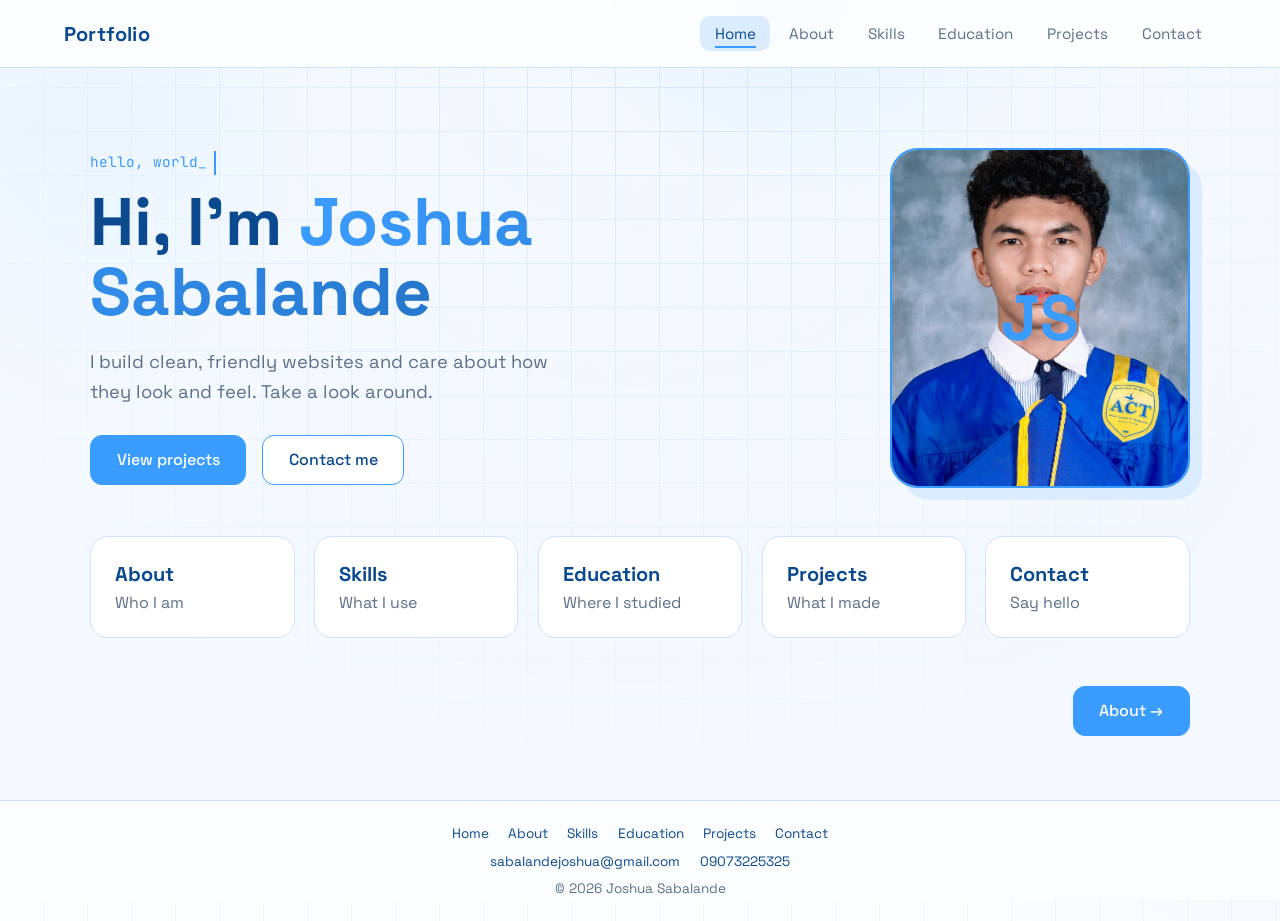
==== commit fd0143d0: "Update index.html" ====
--- a/index.html
+++ b/index.html
@@ -47,7 +47,7 @@
         </div>
         <div class="photo">
           <img
-            src="images/graduation.jpg"
+            src="profile.jpg"
             alt="Joshua Sabalande in graduation attire"
             onerror="this.style.display='none'"
           >
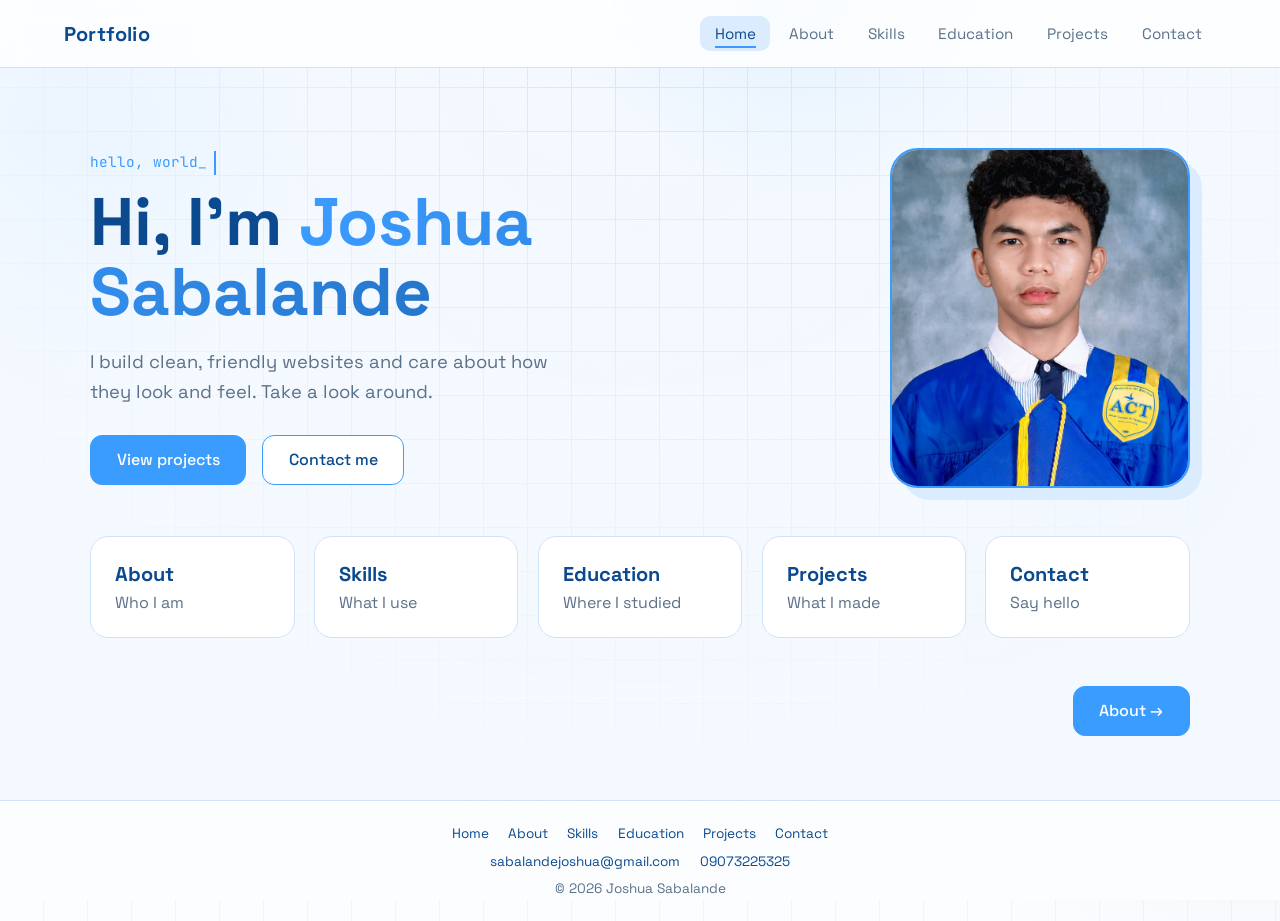
==== commit 39a19d20: "Update index.html" ====
--- a/index.html
+++ b/index.html
@@ -51,7 +51,6 @@
             alt="Joshua Sabalande in graduation attire"
             onerror="this.style.display='none'"
           >
-          <span>JS</span>
         </div>
       </section>
 
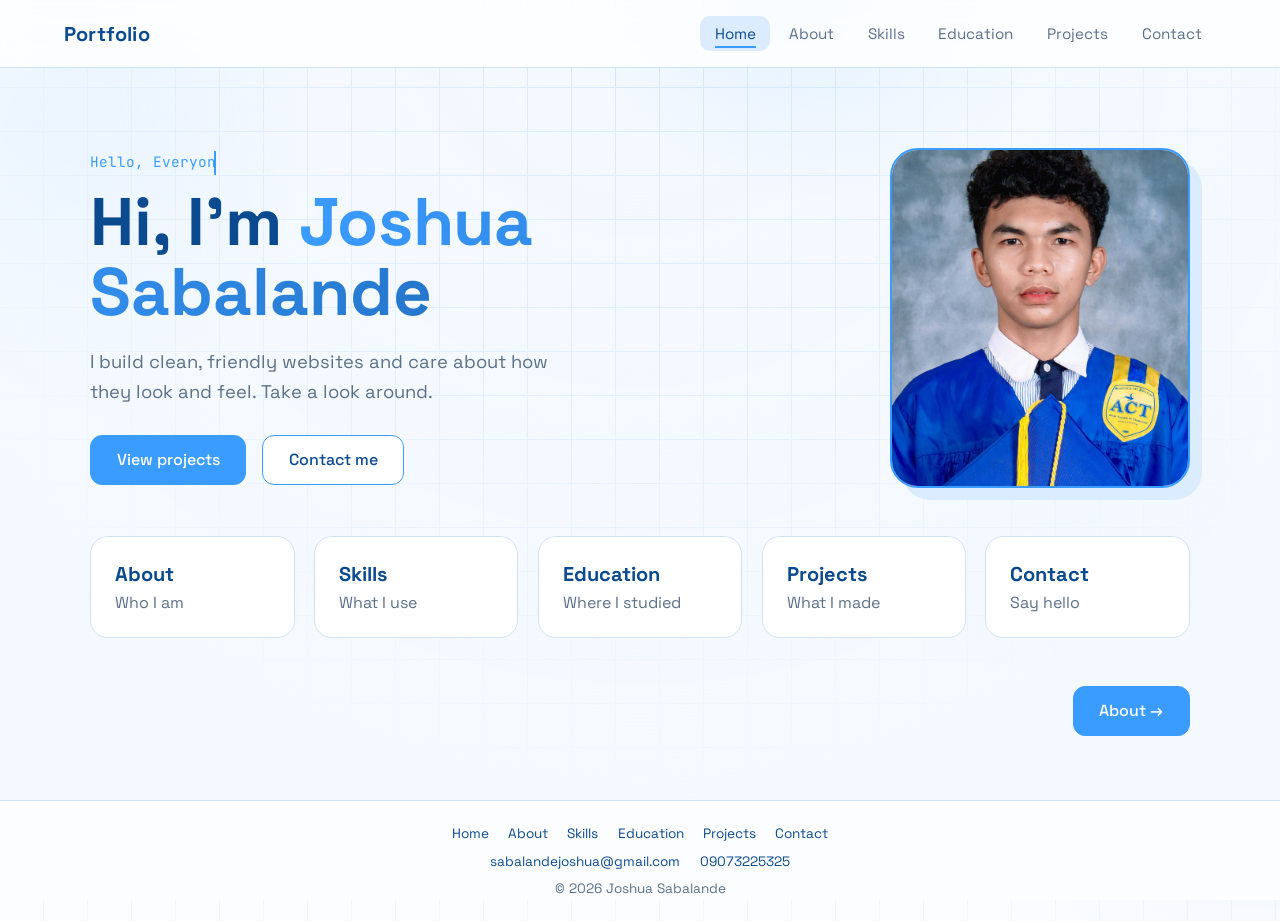
==== commit 3ecbe69b: "Update greeting text in hero section" ====
--- a/index.html
+++ b/index.html
@@ -34,7 +34,7 @@
     <main class="page">
       <section class="hero">
         <div class="hero-text">
-          <p class="code">hello, world_</p>
+          <p class="code">Hello, Everyone</p>
           <h1>Hi, I'm <span class="grad">Joshua Sabalande</span></h1>
           <p class="lead">
             I build clean, friendly websites and care about how they look and feel. Take a look
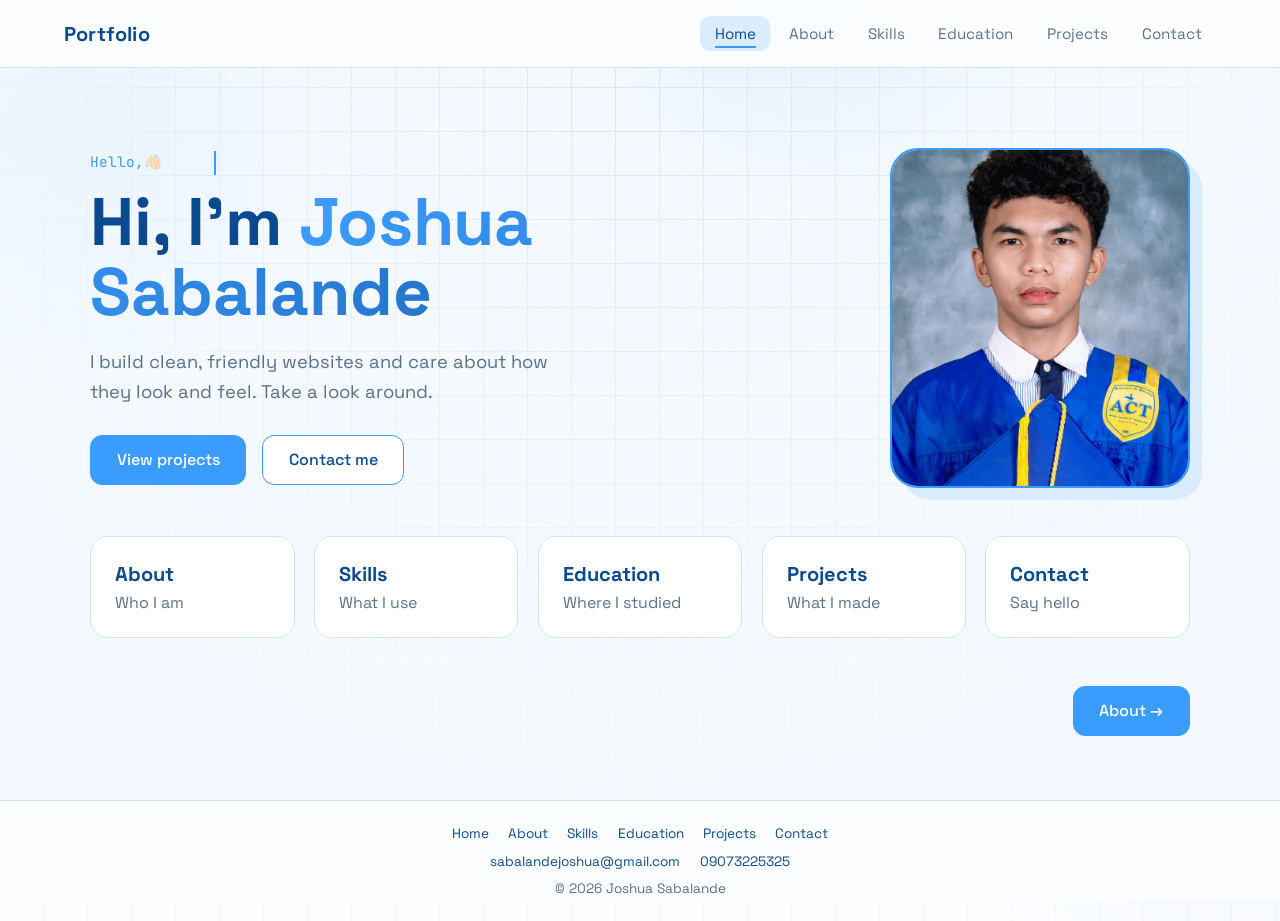
==== commit 81c79fef: "Update index.html" ====
--- a/index.html
+++ b/index.html
@@ -34,7 +34,7 @@
     <main class="page">
       <section class="hero">
         <div class="hero-text">
-          <p class="code">Hello, Everyone</p>
+          <p class="code">Hello,👋🏻</p>
           <h1>Hi, I'm <span class="grad">Joshua Sabalande</span></h1>
           <p class="lead">
             I build clean, friendly websites and care about how they look and feel. Take a look
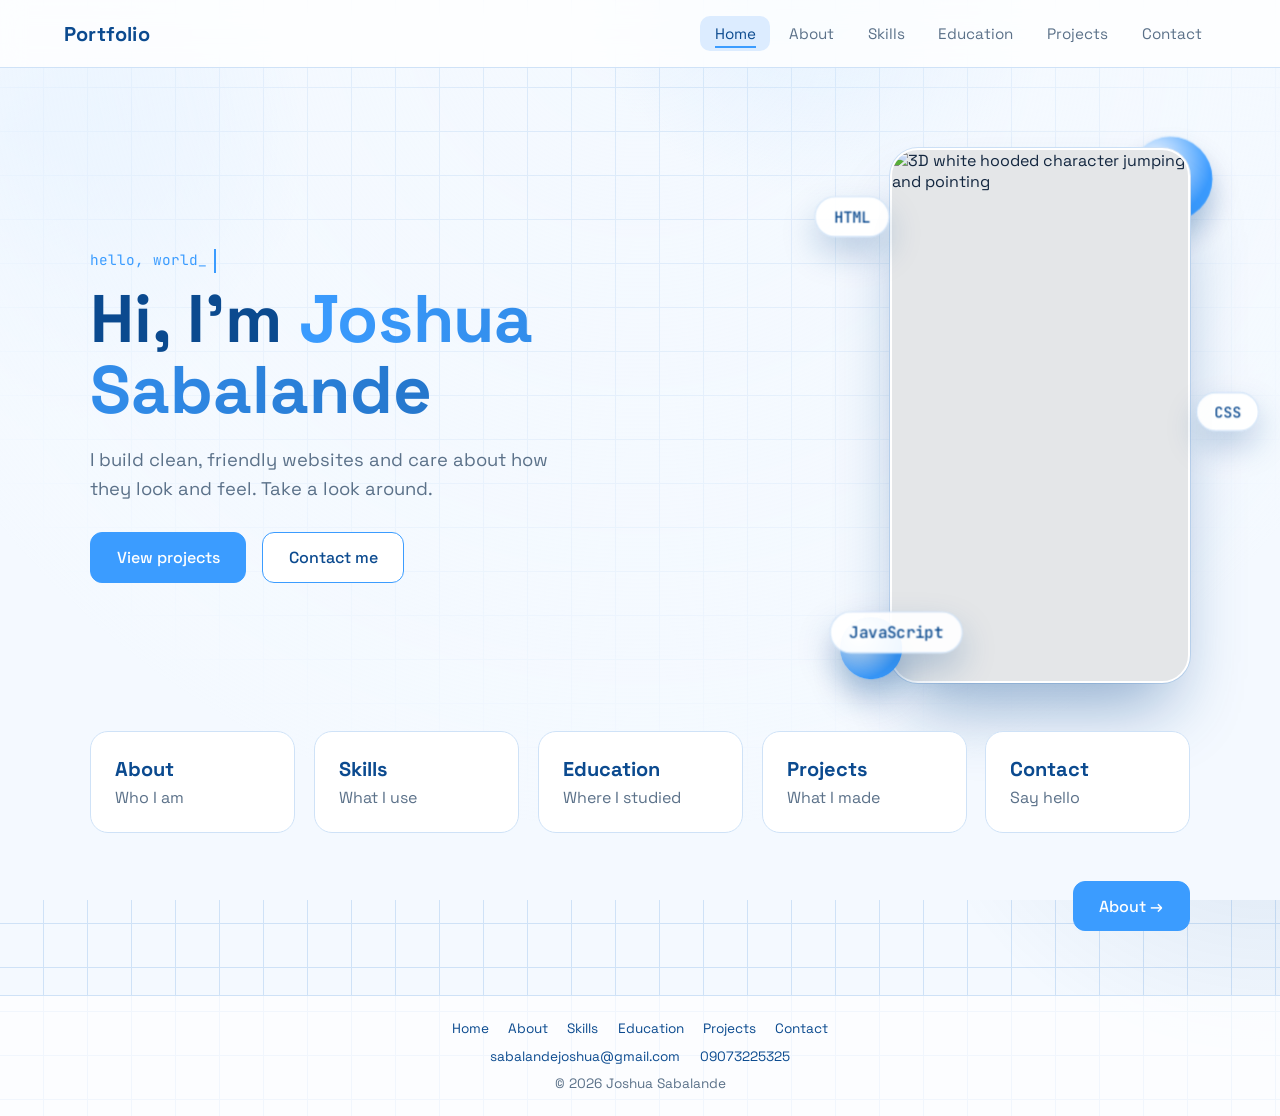
==== commit 1d11d054: "Add files via upload" ====
--- a/index.html
+++ b/index.html
@@ -34,7 +34,7 @@
     <main class="page">
       <section class="hero">
         <div class="hero-text">
-          <p class="code">Hello,👋🏻</p>
+          <p class="code">hello, world_</p>
           <h1>Hi, I'm <span class="grad">Joshua Sabalande</span></h1>
           <p class="lead">
             I build clean, friendly websites and care about how they look and feel. Take a look
@@ -45,12 +45,15 @@
             <a class="btn" href="contact.html">Contact me</a>
           </div>
         </div>
-        <div class="photo">
-          <img
-            src="profile.jpg"
-            alt="Joshua Sabalande in graduation attire"
-            onerror="this.style.display='none'"
-          >
+        <div class="stage">
+          <span class="orb o1"></span>
+          <span class="orb o2"></span>
+          <div class="art">
+            <img src="images/character.jpg" alt="3D white hooded character jumping and pointing">
+          </div>
+          <span class="chip c1">HTML</span>
+          <span class="chip c2">CSS</span>
+          <span class="chip c3">JavaScript</span>
         </div>
       </section>
 
--- a/style.css
+++ b/style.css
@@ -1201,3 +1201,250 @@
   letter-spacing: 0.04em;
   color: var(--blue);
 }
+
+
+/* ===================== 3D LAYER ===================== */
+.card,
+.tile,
+.shot,
+.stage {
+  transform: perspective(900px) rotateX(var(--rx, 0deg)) rotateY(var(--ry, 0deg)) translateY(var(--ty, 0px));
+}
+
+.card,
+.tile {
+  transition:
+    transform 0.2s ease-out,
+    border-color 0.35s,
+    box-shadow 0.35s,
+    background-color 0.35s;
+}
+
+.card:hover,
+.tile:hover {
+  transform: perspective(900px) rotateX(var(--rx, 0deg)) rotateY(var(--ry, 0deg)) translateY(-6px);
+  background-image: radial-gradient(260px circle at var(--mx, 50%) var(--my, 0%), rgba(59, 156, 255, 0.14), transparent 70%);
+}
+
+/* hero stage: picture with floating layers in front and behind */
+.stage {
+  position: relative;
+  width: min(300px, 100%);
+  flex: 0 0 auto;
+  margin: 0 auto;
+  transform-style: preserve-3d;
+  animation: pop 1s var(--ease) 0.4s backwards;
+}
+
+.stage .art {
+  aspect-ratio: 736 / 1313;
+  border-radius: 28px;
+  overflow: hidden;
+  border: 2px solid #fff;
+  background: #e4e6e8;
+  box-shadow:
+    0 40px 70px -20px rgba(11, 74, 143, 0.45),
+    0 0 0 1px var(--line);
+}
+
+.stage .art img {
+  display: block;
+  width: 100%;
+  height: 100%;
+  object-fit: cover;
+  object-position: center;
+}
+
+.orb {
+  position: absolute;
+  border-radius: 50%;
+  background: radial-gradient(circle at 30% 30%, #fff, var(--blue) 70%);
+  box-shadow: 0 18px 30px rgba(11, 74, 143, 0.3);
+  animation: floaty 7s ease-in-out infinite;
+}
+
+.o1 {
+  width: 90px;
+  height: 90px;
+  top: -30px;
+  right: -34px;
+  transform: translateZ(-60px);
+}
+
+.o2 {
+  width: 56px;
+  height: 56px;
+  bottom: 30px;
+  left: -30px;
+  transform: translateZ(90px);
+  animation-delay: -2s;
+}
+
+.chip {
+  position: absolute;
+  padding: 0.5rem 1rem;
+  border-radius: 99px;
+  background: rgba(255, 255, 255, 0.92);
+  border: 1px solid var(--line);
+  color: var(--deep);
+  font: 500 0.85rem 'JetBrains Mono', monospace;
+  box-shadow: 0 14px 30px rgba(11, 74, 143, 0.25);
+  animation: floaty 5s ease-in-out infinite;
+}
+
+.c1 {
+  top: 14%;
+  left: -48px;
+  transform: translateZ(110px);
+}
+
+.c2 {
+  top: 46%;
+  right: -52px;
+  transform: translateZ(70px);
+  animation-delay: -1.5s;
+}
+
+.c3 {
+  bottom: 12%;
+  left: -30px;
+  transform: translateZ(130px);
+  animation-delay: -3s;
+}
+
+@keyframes floaty {
+  50% {
+    translate: 0 -12px;
+  }
+}
+
+/* feature rows (Skills and Projects) */
+.feature {
+  display: grid;
+  grid-template-columns: minmax(0, 340px) 1fr;
+  gap: 2.5rem;
+  align-items: center;
+  margin-bottom: 3rem;
+}
+
+.feature.flip {
+  grid-template-columns: 1fr minmax(0, 340px);
+}
+
+.feature.flip .shot {
+  order: 2;
+}
+
+.feature > * {
+  animation: rise 0.8s var(--ease) 0.3s backwards;
+}
+
+.shot {
+  margin: 0;
+  aspect-ratio: 4 / 5;
+  border-radius: 26px;
+  overflow: hidden;
+  border: 2px solid #fff;
+  background: var(--soft);
+  box-shadow:
+    0 36px 60px -22px rgba(11, 74, 143, 0.5),
+    0 0 0 1px var(--line);
+}
+
+.shot img {
+  display: block;
+  width: 100%;
+  height: 100%;
+  object-fit: cover;
+  transition: transform 0.6s var(--ease);
+}
+
+.pos-enter img {
+  object-position: 50% 58%;
+}
+
+.pos-laptop img {
+  object-position: 50% 45%;
+}
+
+.shot:hover img {
+  transform: scale(1.07);
+}
+
+.feature-text h2 {
+  font-size: clamp(1.6rem, 3.5vw, 2.3rem);
+  color: var(--deep);
+  margin-bottom: 0.8rem;
+}
+
+.feature-text p {
+  color: var(--mut);
+  line-height: 1.7;
+  max-width: 46ch;
+}
+
+/* profile avatar on About */
+.avatar {
+  position: relative;
+  display: grid;
+  place-items: center;
+  width: 96px;
+  height: 96px;
+  margin-bottom: 1rem;
+  border-radius: 50%;
+  overflow: hidden;
+  border: 3px solid var(--blue);
+  background: var(--soft);
+  color: var(--blue);
+  font-weight: 700;
+  font-size: 1.6rem;
+  box-shadow: 0 10px 24px rgba(59, 156, 255, 0.3);
+}
+
+.avatar img {
+  position: absolute;
+  inset: 0;
+  width: 100%;
+  height: 100%;
+  object-fit: cover;
+}
+
+@media (max-width: 800px) {
+  .feature,
+  .feature.flip {
+    grid-template-columns: 1fr;
+    gap: 1.5rem;
+  }
+
+  .feature.flip .shot {
+    order: 0;
+  }
+
+  .shot {
+    width: 100%;
+    max-width: 340px;
+    margin: 0 auto;
+  }
+}
+
+@media (max-width: 560px) {
+  .c1 {
+    left: -8px;
+  }
+
+  .c2 {
+    right: -8px;
+  }
+
+  .c3 {
+    left: -8px;
+  }
+
+  .o1 {
+    right: -10px;
+  }
+
+  .o2 {
+    left: -10px;
+  }
+}
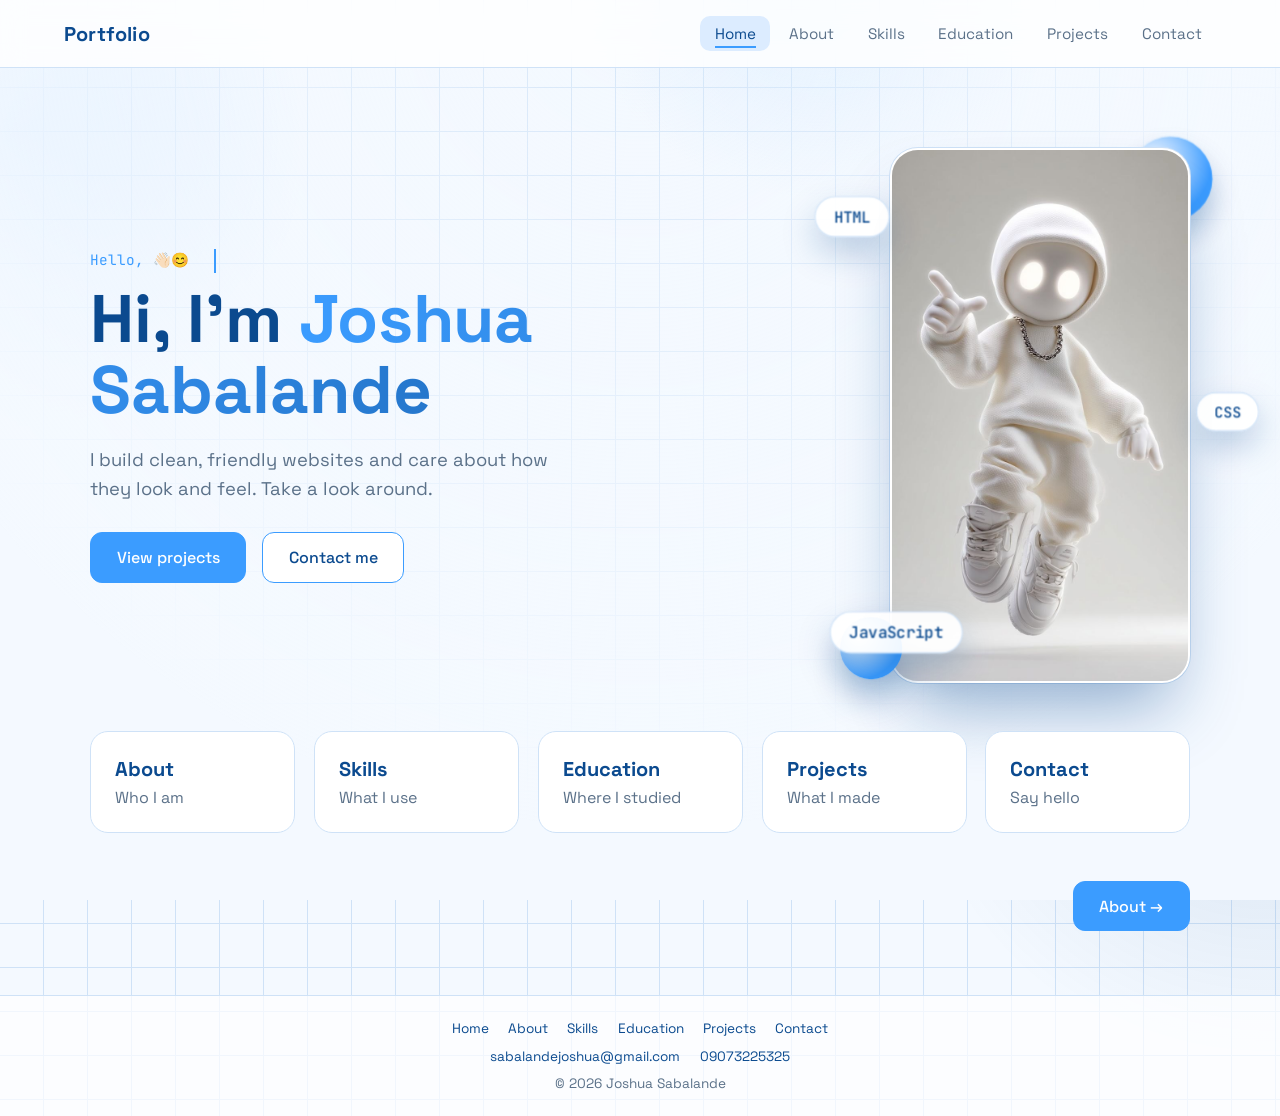
==== commit 3128aa65: "Update greeting and image source in index.html" ====
--- a/index.html
+++ b/index.html
@@ -34,7 +34,7 @@
     <main class="page">
       <section class="hero">
         <div class="hero-text">
-          <p class="code">hello, world_</p>
+          <p class="code">Hello, 👋🏻😊</p>
           <h1>Hi, I'm <span class="grad">Joshua Sabalande</span></h1>
           <p class="lead">
             I build clean, friendly websites and care about how they look and feel. Take a look
@@ -49,7 +49,7 @@
           <span class="orb o1"></span>
           <span class="orb o2"></span>
           <div class="art">
-            <img src="images/character.jpg" alt="3D white hooded character jumping and pointing">
+            <img src="character.jpg" alt="3D white hooded character jumping and pointing">
           </div>
           <span class="chip c1">HTML</span>
           <span class="chip c2">CSS</span>
